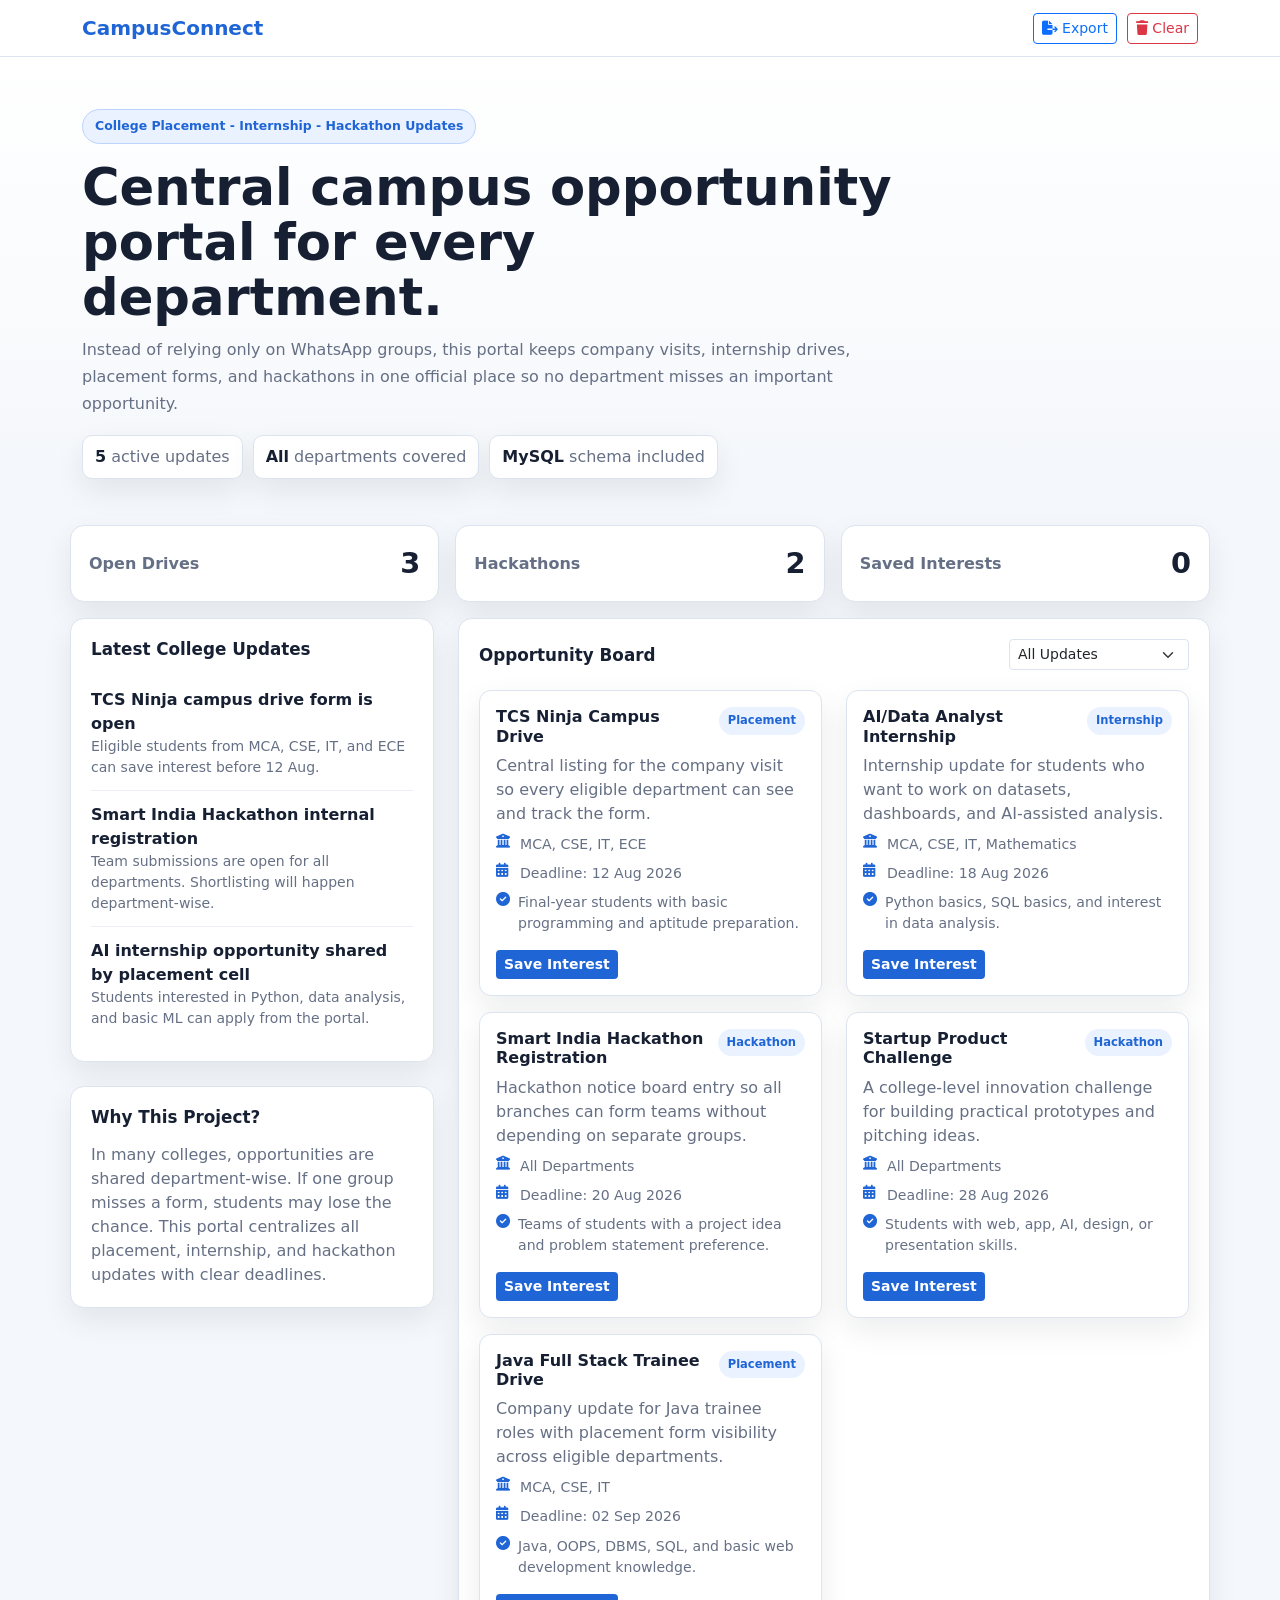
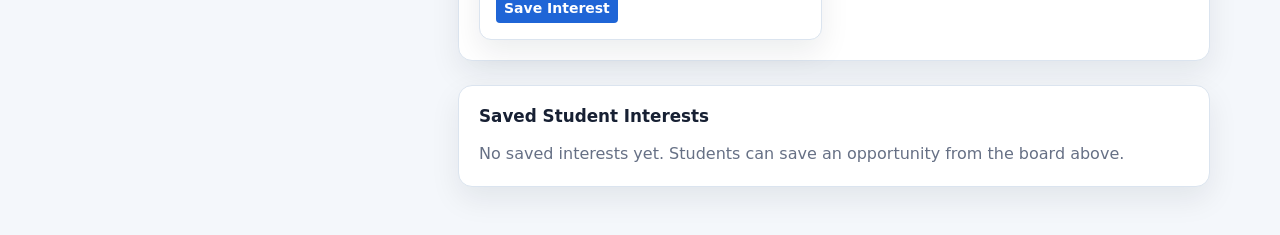
==== index.html @ c91d0c38 "Refine portal for campus opportunities" ====
<!DOCTYPE html>
<html lang="en">
<head>
  <meta charset="UTF-8" />
  <meta name="viewport" content="width=device-width, initial-scale=1.0" />
  <title>CampusConnect - Central Opportunity Portal</title>
  <link href="https://cdn.jsdelivr.net/npm/bootstrap@5.3.2/dist/css/bootstrap.min.css" rel="stylesheet" />
  <link rel="stylesheet" href="https://cdnjs.cloudflare.com/ajax/libs/font-awesome/6.5.0/css/all.min.css" />
  <link rel="stylesheet" href="style.css" />
</head>
<body>
  <nav class="navbar navbar-expand-lg portal-nav">
    <div class="container">
      <a class="navbar-brand fw-bold" href="#">CampusConnect</a>
      <div class="nav-actions">
        <button id="exportBtn" class="btn btn-sm btn-outline-primary" title="Export saved interests as JSON">
          <i class="fa fa-file-export"></i> Export
        </button>
        <button id="clearBtn" class="btn btn-sm btn-outline-danger" title="Clear saved demo data">
          <i class="fa fa-trash"></i> Clear
        </button>
      </div>
    </div>
  </nav>

  <header class="hero-section">
    <div class="container">
      <span class="hero-badge">College Placement - Internship - Hackathon Updates</span>
      <h1>Central campus opportunity portal for every department.</h1>
      <p>
        Instead of relying only on WhatsApp groups, this portal keeps company visits,
        internship drives, placement forms, and hackathons in one official place so
        no department misses an important opportunity.
      </p>
      <div class="hero-stats">
        <span><strong>5</strong> active updates</span>
        <span><strong>All</strong> departments covered</span>
        <span><strong>MySQL</strong> schema included</span>
      </div>
    </div>
  </header>

  <main class="container page-content">
    <section class="row g-3 mb-3">
      <div class="col-md-4">
        <div class="metric-card">
          <span>Open Drives</span>
          <strong id="openDrivesCount">0</strong>
        </div>
      </div>
      <div class="col-md-4">
        <div class="metric-card">
          <span>Hackathons</span>
          <strong id="hackathonCount">0</strong>
        </div>
      </div>
      <div class="col-md-4">
        <div class="metric-card">
          <span>Saved Interests</span>
          <strong id="savedCount">0</strong>
        </div>
      </div>
    </section>

    <section class="row g-4">
      <div class="col-lg-4">
        <div class="panel-card">
          <h2 class="section-title">Latest College Updates</h2>
          <ul id="notificationList" class="list-group list-group-flush"></ul>
        </div>

        <div class="panel-card mt-4">
          <h2 class="section-title">Why This Project?</h2>
          <p class="text-muted mb-0">
            In many colleges, opportunities are shared department-wise. If one group
            misses a form, students may lose the chance. This portal centralizes all
            placement, internship, and hackathon updates with clear deadlines.
          </p>
        </div>
      </div>

      <div class="col-lg-8">
        <div class="panel-card mb-4">
          <div class="section-row">
            <h2 class="section-title mb-0">Opportunity Board</h2>
            <select id="typeFilter" class="form-select form-select-sm">
              <option value="all">All Updates</option>
              <option value="Placement">Placement</option>
              <option value="Internship">Internship</option>
              <option value="Hackathon">Hackathon</option>
            </select>
          </div>
          <div id="formsContainer" class="row gy-3 mt-1"></div>
        </div>

        <div class="panel-card">
          <h2 class="section-title">Saved Student Interests</h2>
          <div id="submissionsContainer"></div>
        </div>
      </div>
    </section>
  </main>

  <div class="modal fade" id="formModal" tabindex="-1" aria-hidden="true">
    <div class="modal-dialog">
      <div class="modal-content">
        <form id="studentForm">
          <div class="modal-header">
            <h5 class="modal-title" id="formTitle">Opportunity Form</h5>
            <button type="button" class="btn-close" data-bs-dismiss="modal" aria-label="Close"></button>
          </div>
          <div class="modal-body">
            <input type="hidden" id="form_id" />
            <div class="mb-3">
              <label for="student_name" class="form-label">Student Name</label>
              <input id="student_name" type="text" class="form-control" placeholder="Enter your name" required />
            </div>
            <div class="mb-3">
              <label for="student_email" class="form-label">Email</label>
              <input id="student_email" type="email" class="form-control" placeholder="you@example.com" required />
            </div>
            <div class="mb-3">
              <label for="student_department" class="form-label">Department</label>
              <select id="student_department" class="form-select" required>
                <option value="">Select department</option>
                <option>MCA</option>
                <option>Computer Science</option>
                <option>Information Technology</option>
                <option>Electronics</option>
                <option>Mechanical</option>
                <option>Civil</option>
                <option>Electrical</option>
                <option>Other</option>
              </select>
            </div>
            <div class="mb-3">
              <label for="student_response" class="form-label">Message</label>
              <textarea id="student_response" class="form-control" rows="3" placeholder="Write your interest, query, or note" required></textarea>
            </div>
          </div>
          <div class="modal-footer">
            <button type="submit" class="btn btn-primary">Save Interest</button>
            <button type="button" class="btn btn-secondary" data-bs-dismiss="modal">Close</button>
          </div>
        </form>
      </div>
    </div>
  </div>

  <script src="https://cdn.jsdelivr.net/npm/bootstrap@5.3.2/dist/js/bootstrap.bundle.min.js"></script>
  <script src="script.js"></script>
</body>
</html>
---- style.css ----
:root {
  --bg: #f4f7fb;
  --panel: #ffffff;
  --border: #dbe4ef;
  --primary: #1f65d6;
  --primary-soft: #eaf2ff;
  --success: #14845c;
  --warning: #a16207;
  --text: #172033;
  --muted: #667085;
  --shadow: 0 12px 30px rgba(15, 23, 42, 0.08);
}

* {
  box-sizing: border-box;
}

body {
  margin: 0;
  min-height: 100vh;
  background: var(--bg);
  color: var(--text);
  font-family: Inter, system-ui, -apple-system, BlinkMacSystemFont, "Segoe UI", sans-serif;
}

.portal-nav {
  background: #ffffff;
  border-bottom: 1px solid var(--border);
}

.navbar-brand,
.navbar-brand:hover {
  color: var(--primary);
}

.nav-actions {
  display: flex;
  gap: 10px;
  flex-wrap: wrap;
}

.hero-section {
  padding: 52px 0 26px;
  background: linear-gradient(180deg, #ffffff 0%, #f4f7fb 100%);
}

.hero-badge {
  display: inline-flex;
  padding: 7px 12px;
  border: 1px solid #bcd3ff;
  border-radius: 999px;
  color: var(--primary);
  background: var(--primary-soft);
  font-weight: 700;
  font-size: 0.78rem;
}

.hero-section h1 {
  max-width: 820px;
  margin: 16px 0 10px;
  font-size: clamp(2rem, 4vw, 3.4rem);
  font-weight: 800;
  line-height: 1.08;
}

.hero-section p {
  max-width: 820px;
  color: var(--muted);
  font-size: 1rem;
  line-height: 1.7;
}

.hero-stats {
  display: flex;
  gap: 10px;
  flex-wrap: wrap;
  margin-top: 18px;
}

.hero-stats span,
.metric-card,
.panel-card,
.form-card,
.submission {
  border: 1px solid var(--border);
  background: var(--panel);
  box-shadow: var(--shadow);
}

.hero-stats span {
  padding: 9px 12px;
  border-radius: 10px;
  color: var(--muted);
}

.hero-stats strong,
.metric-card strong {
  color: var(--text);
}

.page-content {
  padding: 20px 0 48px;
}

.metric-card {
  display: flex;
  align-items: center;
  justify-content: space-between;
  min-height: 72px;
  padding: 16px 18px;
  border-radius: 14px;
}

.metric-card span {
  color: var(--muted);
  font-weight: 600;
}

.metric-card strong {
  font-size: 1.8rem;
}

.panel-card {
  padding: 20px;
  border-radius: 14px;
}

.section-row {
  display: flex;
  align-items: center;
  justify-content: space-between;
  gap: 12px;
  flex-wrap: wrap;
}

.section-row .form-select {
  max-width: 180px;
}

.section-title {
  margin-bottom: 16px;
  font-size: 1.05rem;
  font-weight: 800;
}

.list-group-item {
  border: 0;
  border-bottom: 1px solid #edf1f7;
  background: transparent;
  color: var(--text);
  padding: 12px 0;
}

.list-group-item:last-child {
  border-bottom: 0;
}

.small-muted,
.text-muted {
  color: var(--muted) !important;
}

.form-card {
  height: 100%;
  padding: 16px;
  border-radius: 12px;
  transition: transform 0.2s ease, border-color 0.2s ease;
}

.form-card:hover {
  transform: translateY(-3px);
  border-color: #9ec1ff;
}

.form-card-title {
  margin-bottom: 8px;
  color: var(--text);
  font-weight: 800;
}

.badge-type {
  display: inline-flex;
  padding: 5px 9px;
  border-radius: 999px;
  background: var(--primary-soft);
  color: var(--primary);
  font-size: 0.72rem;
  font-weight: 800;
}

.detail-line {
  display: flex;
  gap: 8px;
  margin-top: 8px;
  color: var(--muted);
  font-size: 0.88rem;
}

.detail-line i {
  width: 16px;
  color: var(--primary);
}

.submission {
  padding: 14px;
  margin-bottom: 10px;
  border-left: 4px solid var(--primary);
  border-radius: 12px;
}

.btn-primary,
.btn-success {
  border: 0;
  background: var(--primary);
  color: #ffffff;
  font-weight: 700;
}

.btn-primary:hover,
.btn-success:hover {
  background: #174fa9;
}

.modal-content {
  border: 1px solid var(--border);
  border-radius: 14px;
}

.form-control,
.form-select {
  border-color: var(--border);
}

.form-control:focus,
.form-select:focus {
  border-color: var(--primary);
  box-shadow: 0 0 0 0.2rem rgba(31, 101, 214, 0.16);
}

@media (max-width: 576px) {
  .hero-section {
    padding-top: 34px;
  }

  .nav-actions {
    margin-top: 10px;
    width: 100%;
  }

  .nav-actions .btn {
    flex: 1;
  }
}
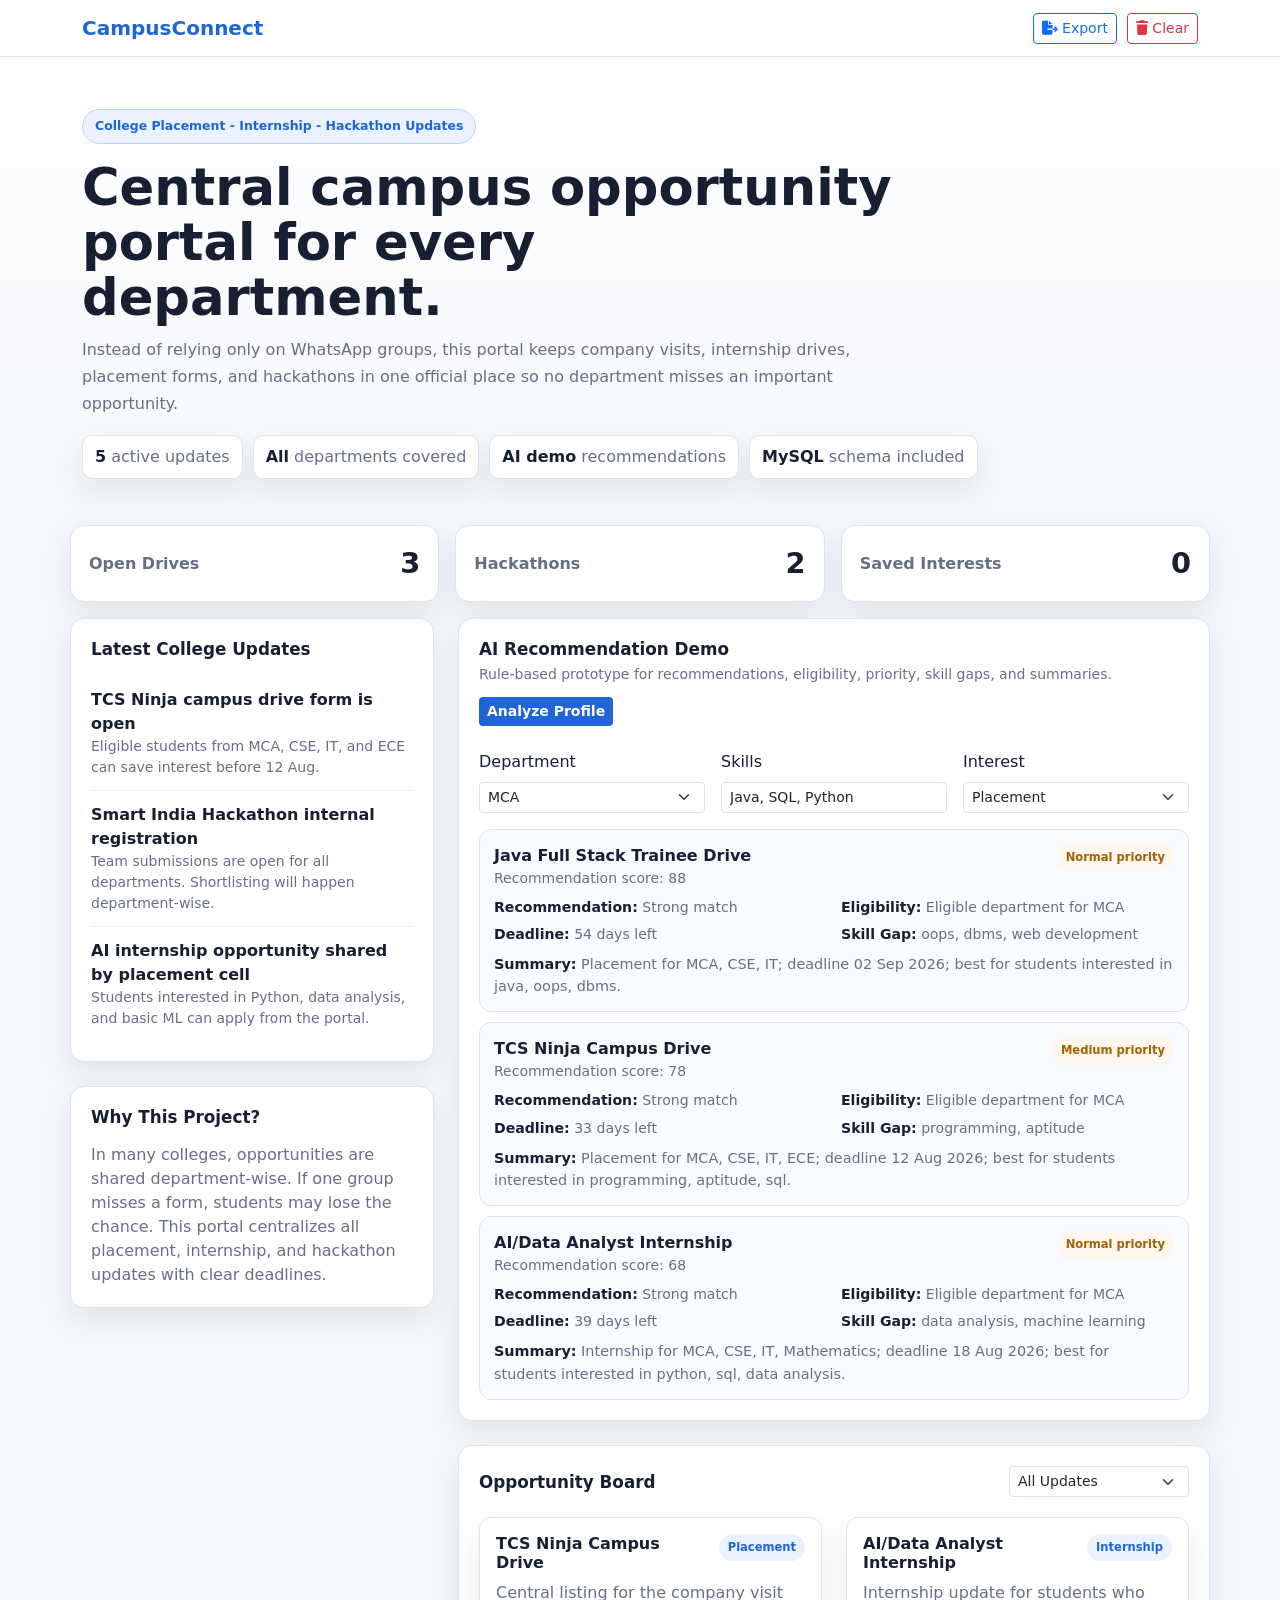
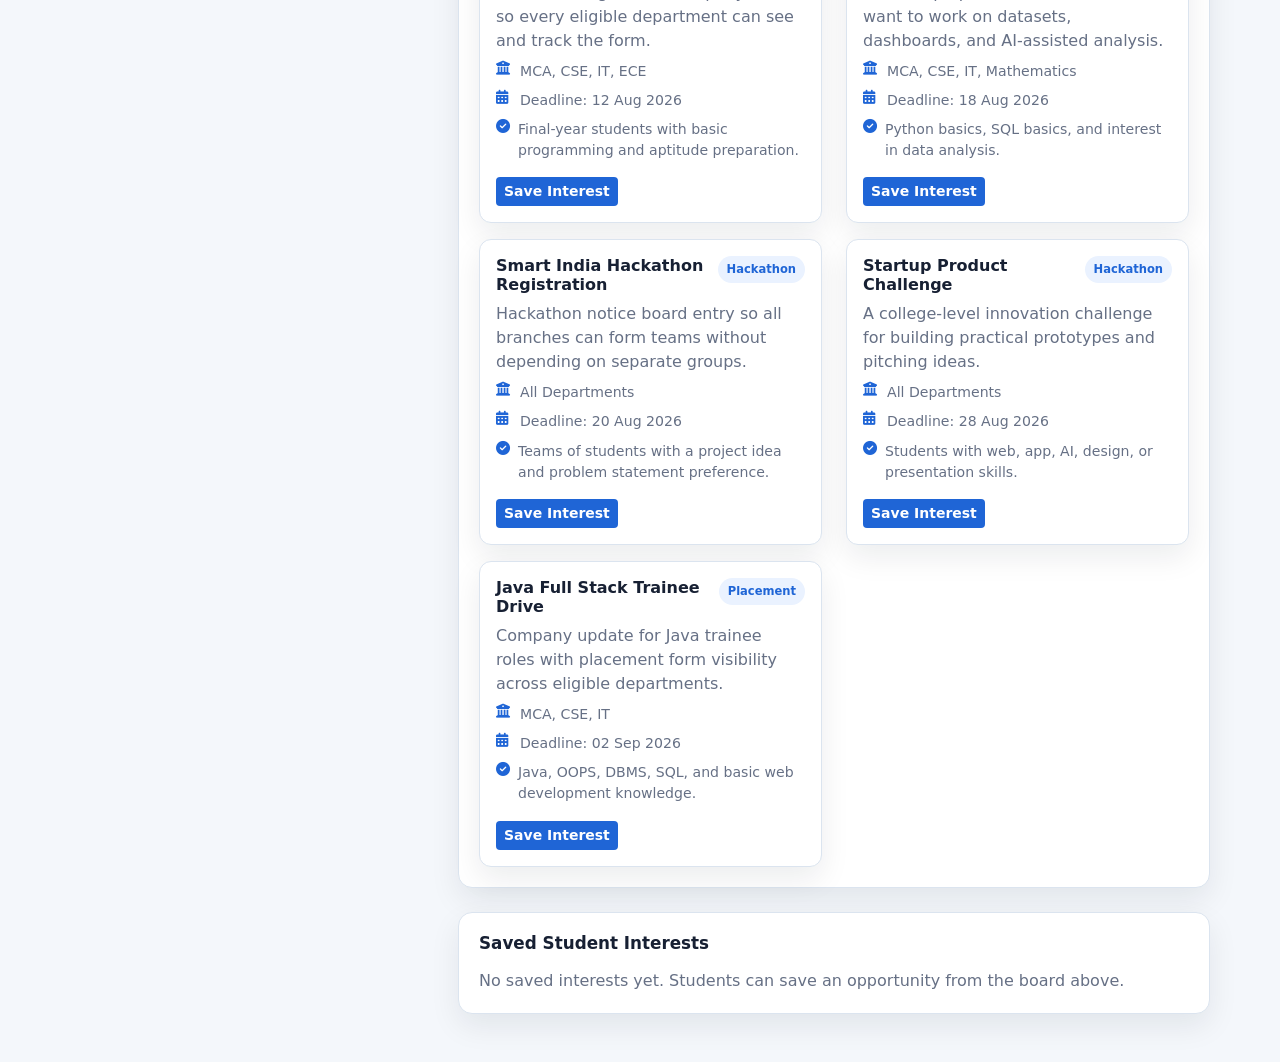
==== commit 6c456790: "Add AI recommendation demo" ====
--- a/index.html
+++ b/index.html
@@ -35,6 +35,7 @@
       <div class="hero-stats">
         <span><strong>5</strong> active updates</span>
         <span><strong>All</strong> departments covered</span>
+        <span><strong>AI demo</strong> recommendations</span>
         <span><strong>MySQL</strong> schema included</span>
       </div>
     </div>
@@ -80,6 +81,48 @@
       </div>
 
       <div class="col-lg-8">
+        <div class="panel-card mb-4">
+          <div class="section-row">
+            <div>
+              <h2 class="section-title mb-1">AI Recommendation Demo</h2>
+              <p class="text-muted mb-0 small">
+                Rule-based prototype for recommendations, eligibility, priority, skill gaps, and summaries.
+              </p>
+            </div>
+            <button id="runAiBtn" class="btn btn-sm btn-primary">Analyze Profile</button>
+          </div>
+
+          <div class="row g-3 mt-2">
+            <div class="col-md-4">
+              <label for="aiDepartment" class="form-label">Department</label>
+              <select id="aiDepartment" class="form-select form-select-sm">
+                <option>MCA</option>
+                <option>Computer Science</option>
+                <option>Information Technology</option>
+                <option>Electronics</option>
+                <option>Mechanical</option>
+                <option>Civil</option>
+                <option>Electrical</option>
+              </select>
+            </div>
+            <div class="col-md-4">
+              <label for="aiSkills" class="form-label">Skills</label>
+              <input id="aiSkills" class="form-control form-control-sm" value="Java, SQL, Python" />
+            </div>
+            <div class="col-md-4">
+              <label for="aiInterest" class="form-label">Interest</label>
+              <select id="aiInterest" class="form-select form-select-sm">
+                <option>Placement</option>
+                <option>Internship</option>
+                <option>Hackathon</option>
+                <option>AI/Data Science</option>
+              </select>
+            </div>
+          </div>
+
+          <div id="aiResults" class="ai-results mt-3"></div>
+        </div>
+
         <div class="panel-card mb-4">
           <div class="section-row">
             <h2 class="section-title mb-0">Opportunity Board</h2>
--- a/style.css
+++ b/style.css
@@ -208,6 +208,48 @@
   border-radius: 12px;
 }
 
+.ai-results {
+  display: grid;
+  gap: 10px;
+}
+
+.ai-card {
+  padding: 14px;
+  border: 1px solid var(--border);
+  border-radius: 12px;
+  background: #f8fbff;
+}
+
+.ai-grid {
+  display: grid;
+  grid-template-columns: repeat(2, minmax(0, 1fr));
+  gap: 6px 14px;
+  color: var(--muted);
+  font-size: 0.88rem;
+}
+
+.ai-grid b,
+.summary-text b {
+  color: var(--text);
+}
+
+.priority-chip {
+  display: inline-flex;
+  white-space: nowrap;
+  padding: 5px 9px;
+  border-radius: 999px;
+  background: #fff7ed;
+  color: var(--warning);
+  font-size: 0.72rem;
+  font-weight: 800;
+}
+
+.summary-text {
+  color: var(--muted);
+  font-size: 0.9rem;
+  line-height: 1.55;
+}
+
 .btn-primary,
 .btn-success {
   border: 0;
@@ -250,4 +292,8 @@
   .nav-actions .btn {
     flex: 1;
   }
-}
+
+  .ai-grid {
+    grid-template-columns: 1fr;
+  }
+}
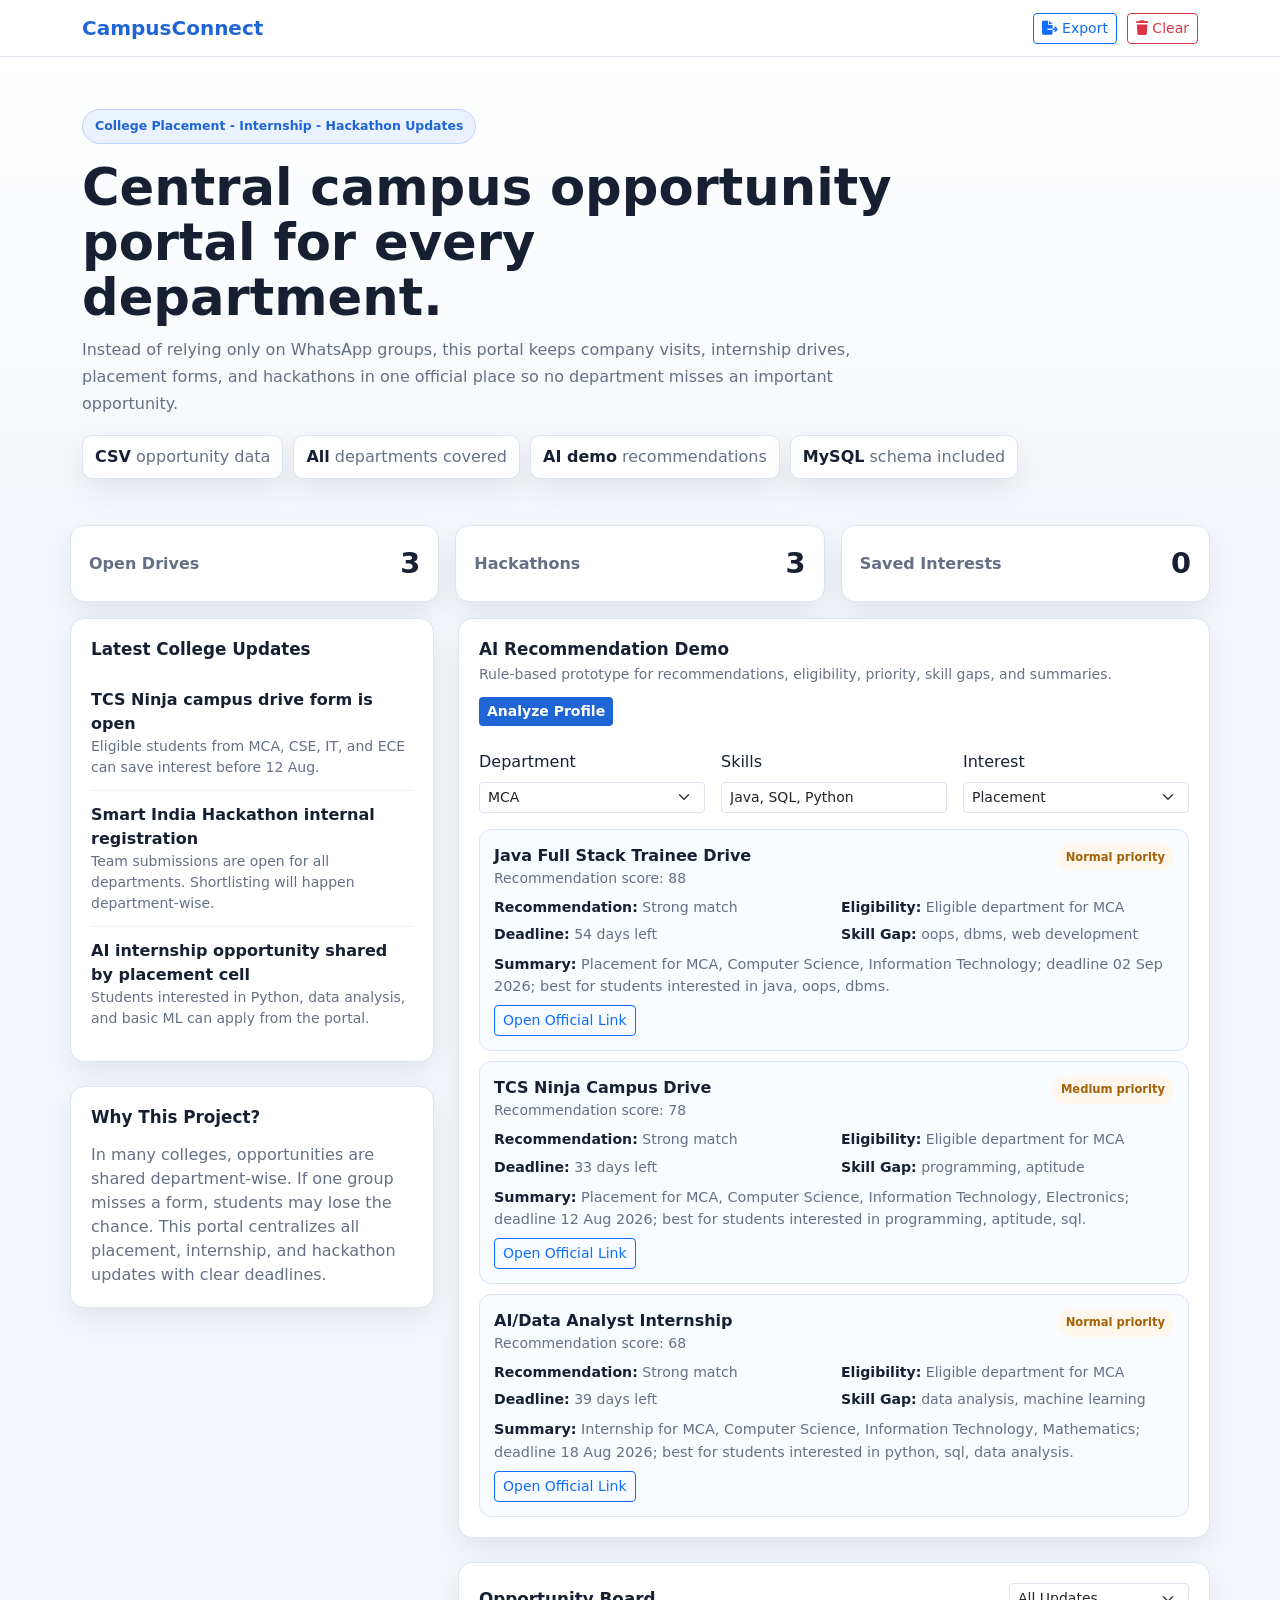
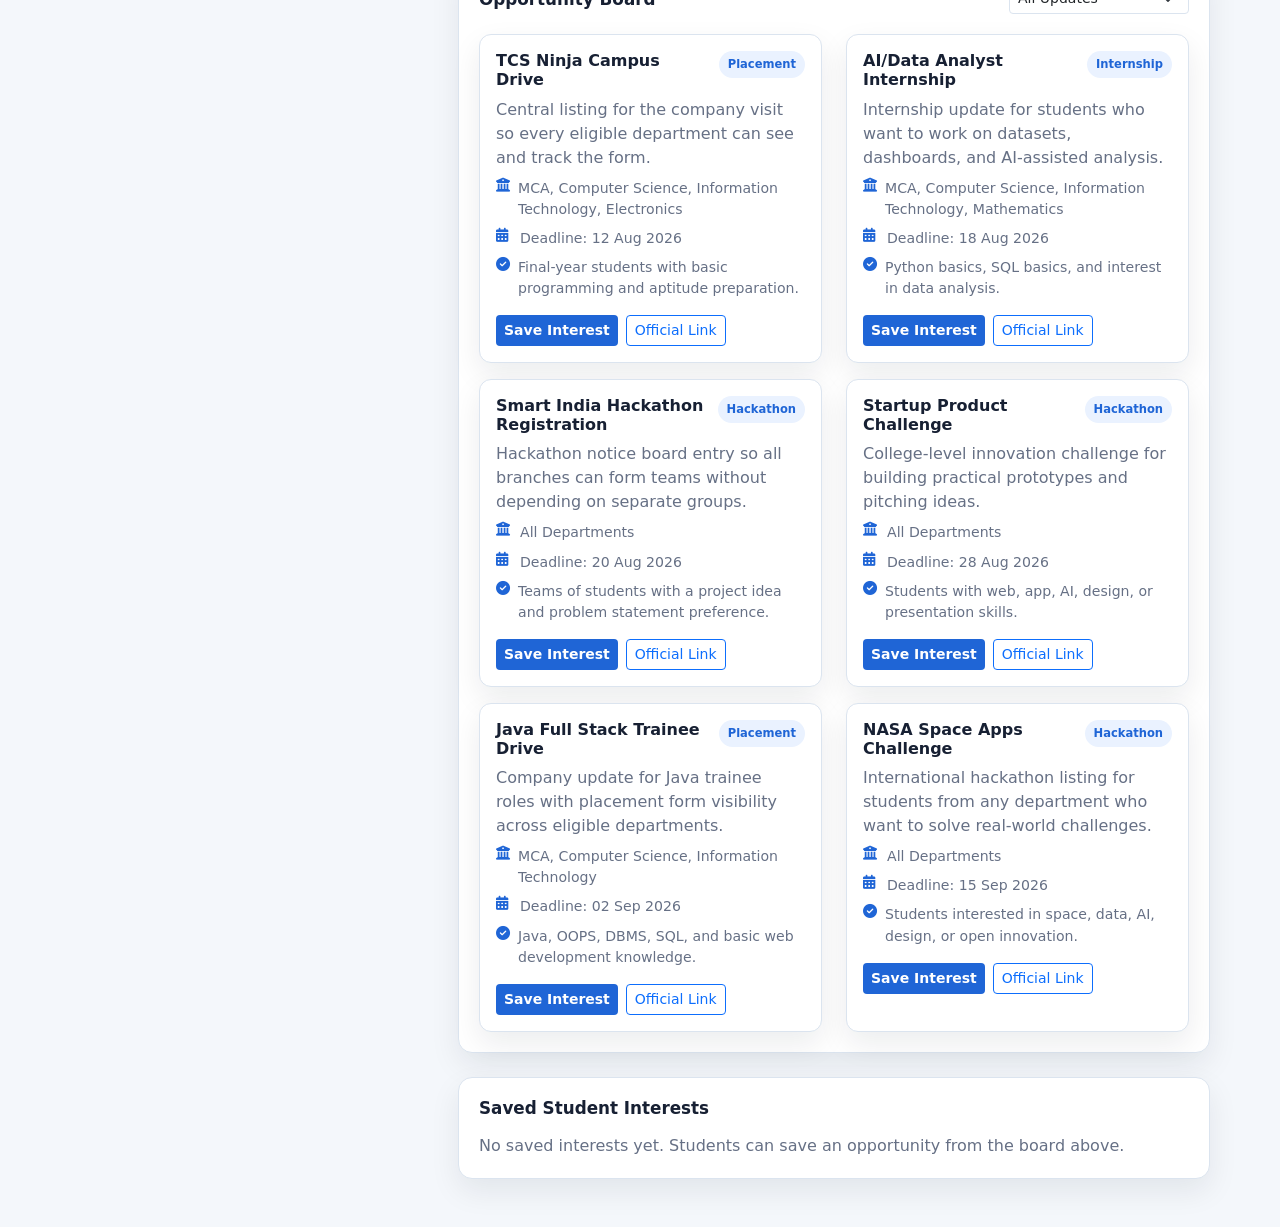
==== commit d04f0685: "Load opportunities from CSV" ====
--- a/index.html
+++ b/index.html
@@ -33,7 +33,7 @@
         no department misses an important opportunity.
       </p>
       <div class="hero-stats">
-        <span><strong>5</strong> active updates</span>
+        <span><strong>CSV</strong> opportunity data</span>
         <span><strong>All</strong> departments covered</span>
         <span><strong>AI demo</strong> recommendations</span>
         <span><strong>MySQL</strong> schema included</span>
@@ -100,6 +100,7 @@
                 <option>Computer Science</option>
                 <option>Information Technology</option>
                 <option>Electronics</option>
+                <option>Mathematics</option>
                 <option>Mechanical</option>
                 <option>Civil</option>
                 <option>Electrical</option>
@@ -170,6 +171,7 @@
                 <option>Computer Science</option>
                 <option>Information Technology</option>
                 <option>Electronics</option>
+                <option>Mathematics</option>
                 <option>Mechanical</option>
                 <option>Civil</option>
                 <option>Electrical</option>
--- a/style.css
+++ b/style.css
@@ -165,11 +165,14 @@
   padding: 16px;
   border-radius: 12px;
   transition: transform 0.2s ease, border-color 0.2s ease;
-}
-
-.form-card:hover {
+  cursor: pointer;
+}
+
+.form-card:hover,
+.form-card:focus {
   transform: translateY(-3px);
   border-color: #9ec1ff;
+  outline: none;
 }
 
 .form-card-title {
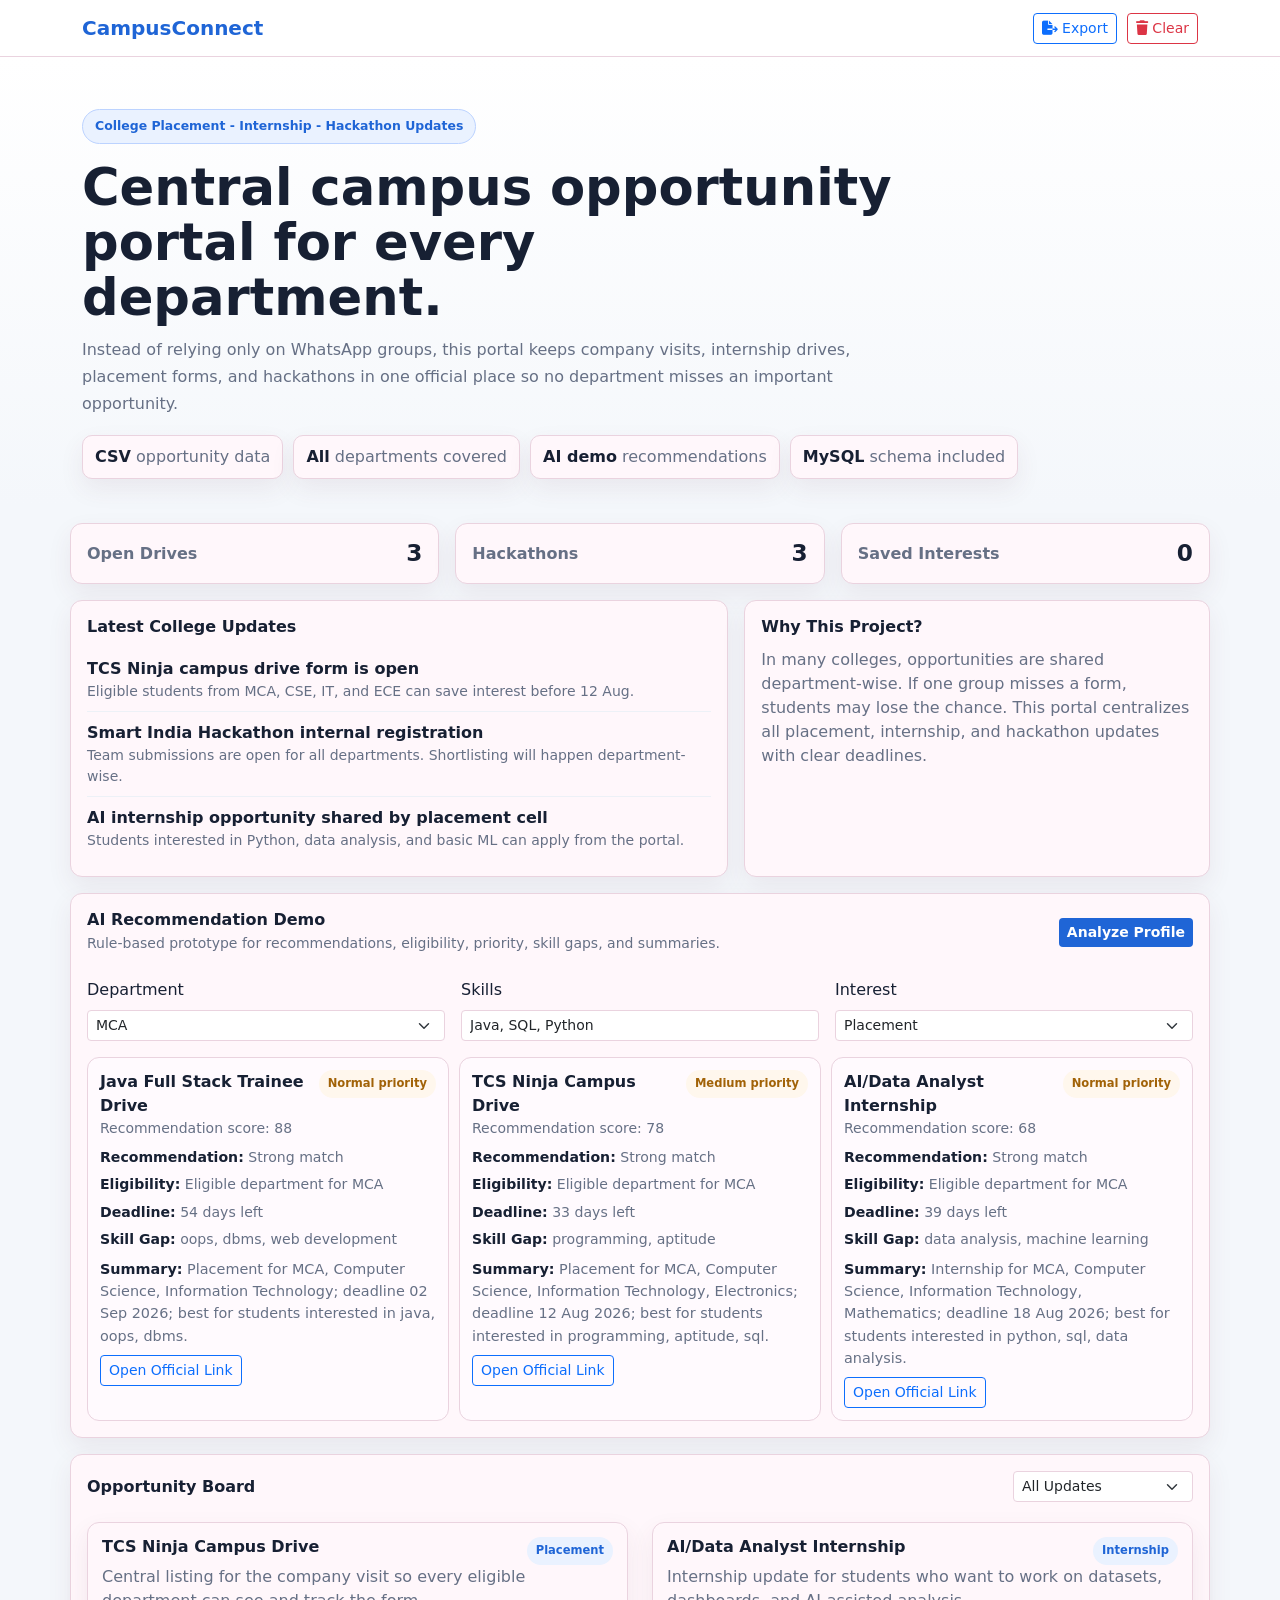
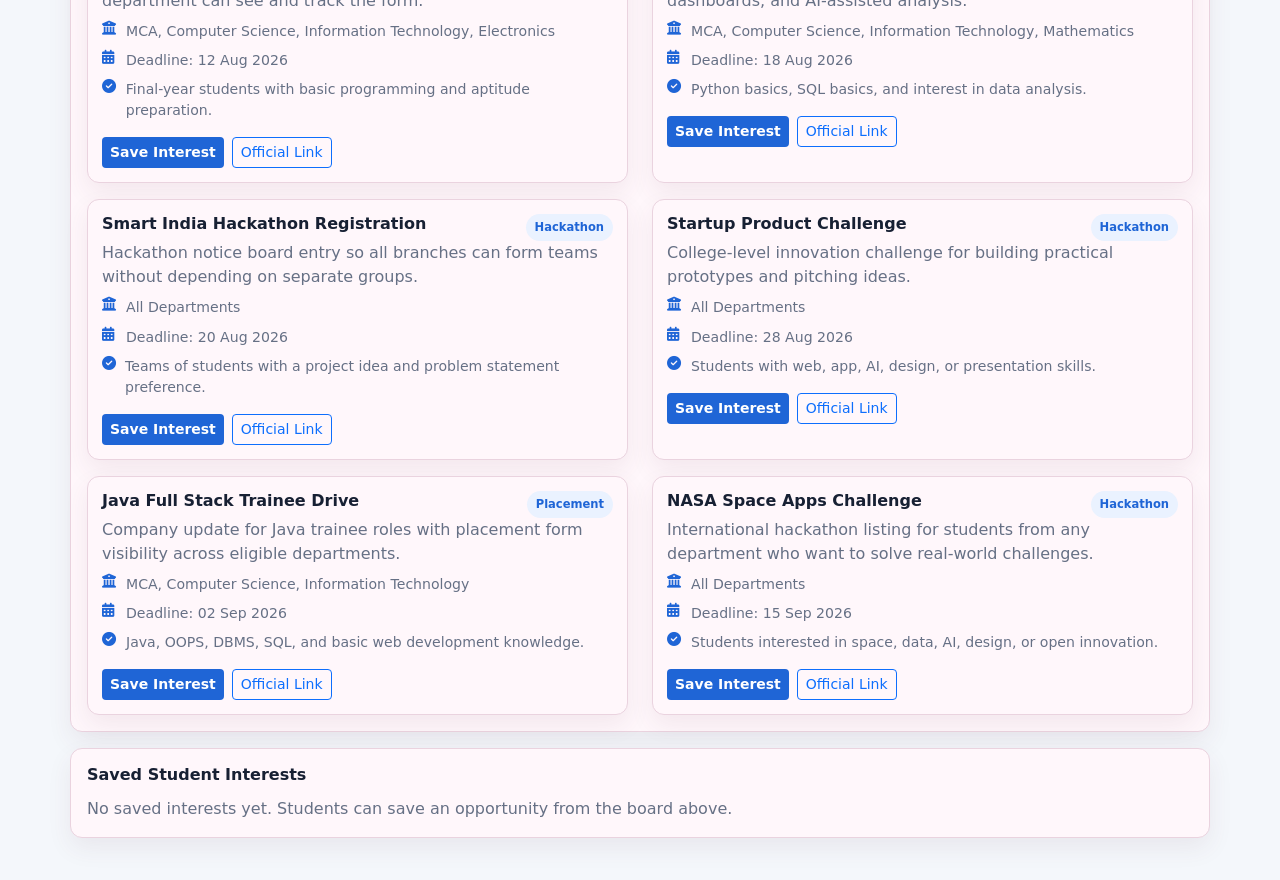
==== commit e84560e5: "Compact portal layout and soften cards" ====
--- a/index.html
+++ b/index.html
@@ -63,14 +63,16 @@
       </div>
     </section>
 
-    <section class="row g-4">
-      <div class="col-lg-4">
+    <section class="row g-3 mb-3">
+      <div class="col-lg-7">
         <div class="panel-card">
           <h2 class="section-title">Latest College Updates</h2>
           <ul id="notificationList" class="list-group list-group-flush"></ul>
         </div>
-
-        <div class="panel-card mt-4">
+      </div>
+
+      <div class="col-lg-5">
+        <div class="panel-card h-100">
           <h2 class="section-title">Why This Project?</h2>
           <p class="text-muted mb-0">
             In many colleges, opportunities are shared department-wise. If one group
@@ -79,9 +81,11 @@
           </p>
         </div>
       </div>
-
-      <div class="col-lg-8">
-        <div class="panel-card mb-4">
+    </section>
+
+    <section class="row g-3">
+      <div class="col-12">
+        <div class="panel-card">
           <div class="section-row">
             <div>
               <h2 class="section-title mb-1">AI Recommendation Demo</h2>
@@ -123,8 +127,10 @@
 
           <div id="aiResults" class="ai-results mt-3"></div>
         </div>
-
-        <div class="panel-card mb-4">
+      </div>
+
+      <div class="col-12">
+        <div class="panel-card">
           <div class="section-row">
             <h2 class="section-title mb-0">Opportunity Board</h2>
             <select id="typeFilter" class="form-select form-select-sm">
@@ -136,7 +142,9 @@
           </div>
           <div id="formsContainer" class="row gy-3 mt-1"></div>
         </div>
-
+      </div>
+
+      <div class="col-12">
         <div class="panel-card">
           <h2 class="section-title">Saved Student Interests</h2>
           <div id="submissionsContainer"></div>
--- a/style.css
+++ b/style.css
@@ -1,14 +1,15 @@
 :root {
   --bg: #f4f7fb;
-  --panel: #ffffff;
-  --border: #dbe4ef;
+  --panel: #fff7fb;
+  --panel-soft: #fffafe;
+  --border: #ead3df;
   --primary: #1f65d6;
   --primary-soft: #eaf2ff;
   --success: #14845c;
   --warning: #a16207;
   --text: #172033;
   --muted: #667085;
-  --shadow: 0 12px 30px rgba(15, 23, 42, 0.08);
+  --shadow: 0 10px 24px rgba(99, 52, 78, 0.08);
 }
 
 * {
@@ -99,16 +100,16 @@
 }
 
 .page-content {
-  padding: 20px 0 48px;
+  padding: 18px 0 42px;
 }
 
 .metric-card {
   display: flex;
   align-items: center;
   justify-content: space-between;
-  min-height: 72px;
-  padding: 16px 18px;
-  border-radius: 14px;
+  min-height: 60px;
+  padding: 12px 16px;
+  border-radius: 12px;
 }
 
 .metric-card span {
@@ -117,12 +118,12 @@
 }
 
 .metric-card strong {
-  font-size: 1.8rem;
+  font-size: 1.45rem;
 }
 
 .panel-card {
-  padding: 20px;
-  border-radius: 14px;
+  padding: 16px;
+  border-radius: 12px;
 }
 
 .section-row {
@@ -138,8 +139,8 @@
 }
 
 .section-title {
-  margin-bottom: 16px;
-  font-size: 1.05rem;
+  margin-bottom: 12px;
+  font-size: 1rem;
   font-weight: 800;
 }
 
@@ -148,7 +149,7 @@
   border-bottom: 1px solid #edf1f7;
   background: transparent;
   color: var(--text);
-  padding: 12px 0;
+  padding: 9px 0;
 }
 
 .list-group-item:last-child {
@@ -162,7 +163,7 @@
 
 .form-card {
   height: 100%;
-  padding: 16px;
+  padding: 14px;
   border-radius: 12px;
   transition: transform 0.2s ease, border-color 0.2s ease;
   cursor: pointer;
@@ -205,7 +206,7 @@
 }
 
 .submission {
-  padding: 14px;
+  padding: 12px;
   margin-bottom: 10px;
   border-left: 4px solid var(--primary);
   border-radius: 12px;
@@ -213,19 +214,20 @@
 
 .ai-results {
   display: grid;
+  grid-template-columns: repeat(3, minmax(0, 1fr));
   gap: 10px;
 }
 
 .ai-card {
-  padding: 14px;
+  padding: 12px;
   border: 1px solid var(--border);
   border-radius: 12px;
-  background: #f8fbff;
+  background: var(--panel-soft);
 }
 
 .ai-grid {
   display: grid;
-  grid-template-columns: repeat(2, minmax(0, 1fr));
+  grid-template-columns: 1fr;
   gap: 6px 14px;
   color: var(--muted);
   font-size: 0.88rem;
@@ -300,3 +302,9 @@
     grid-template-columns: 1fr;
   }
 }
+
+@media (max-width: 992px) {
+  .ai-results {
+    grid-template-columns: 1fr;
+  }
+}
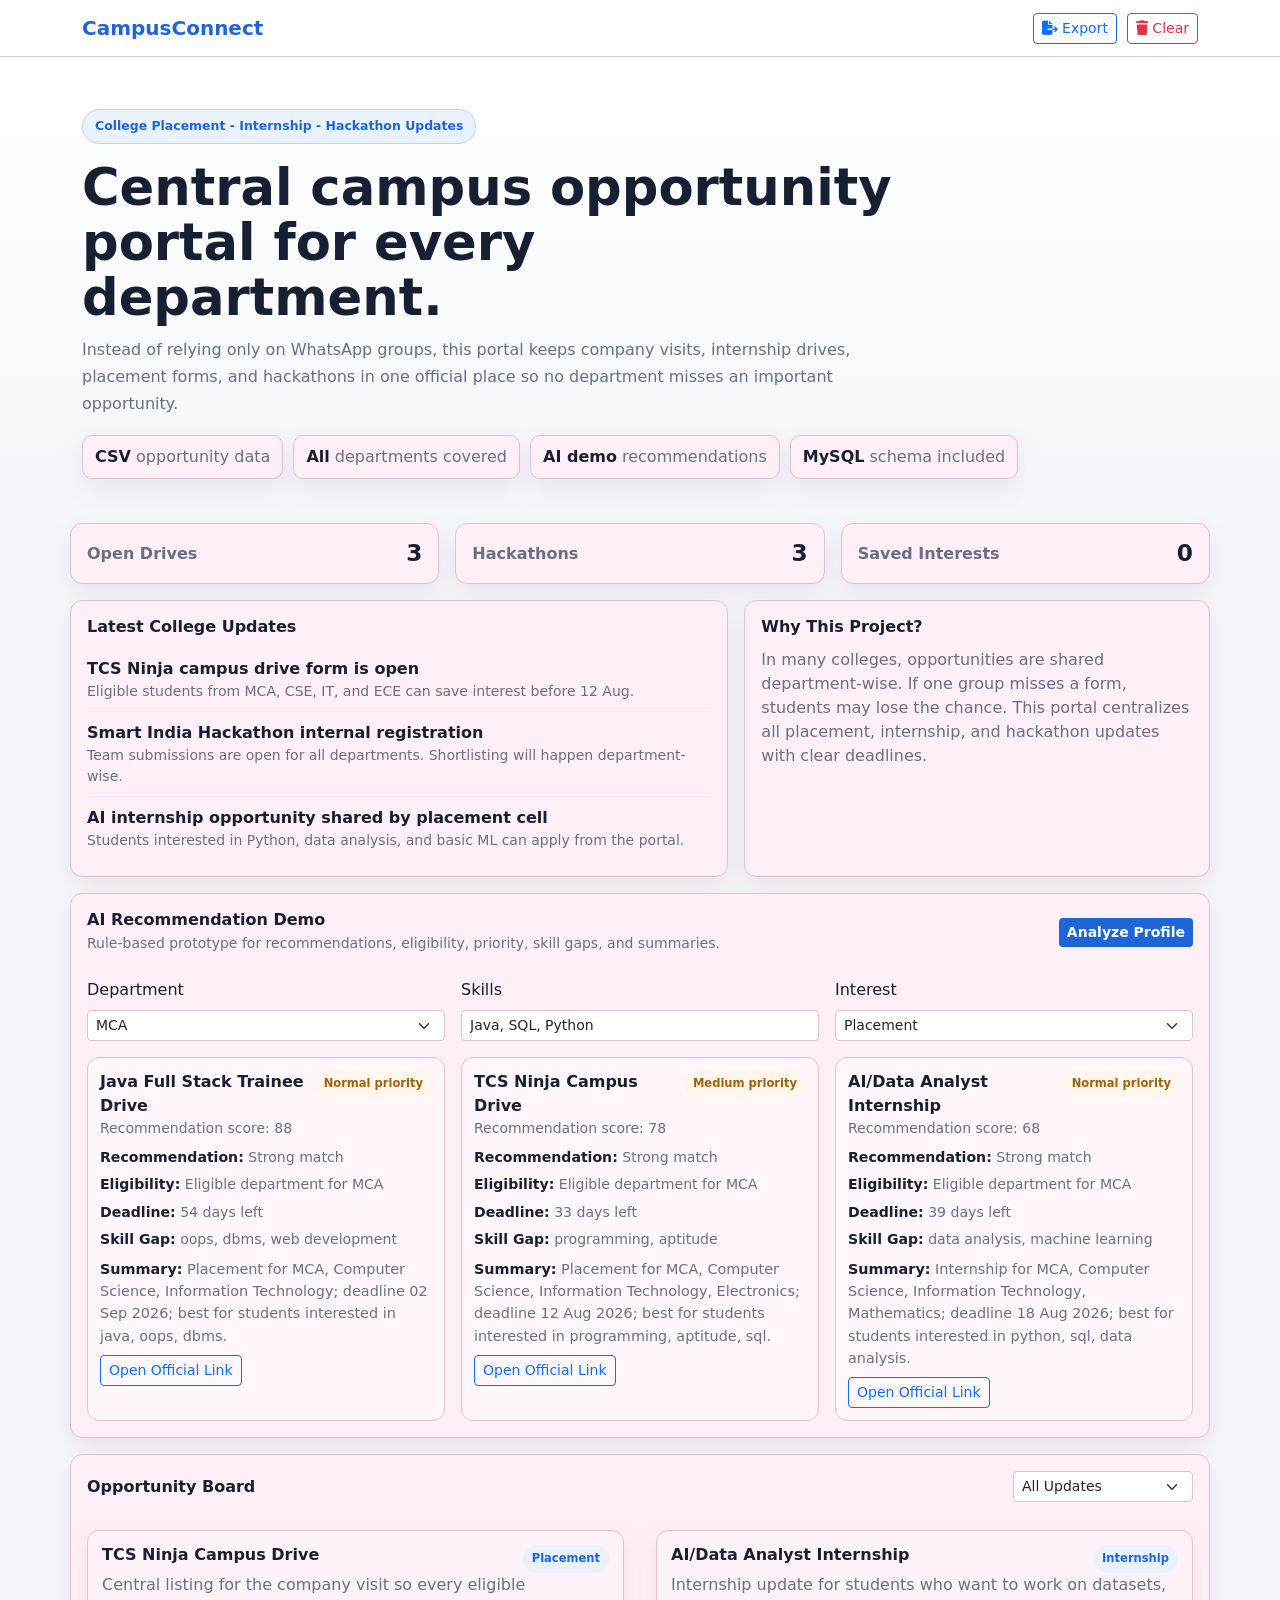
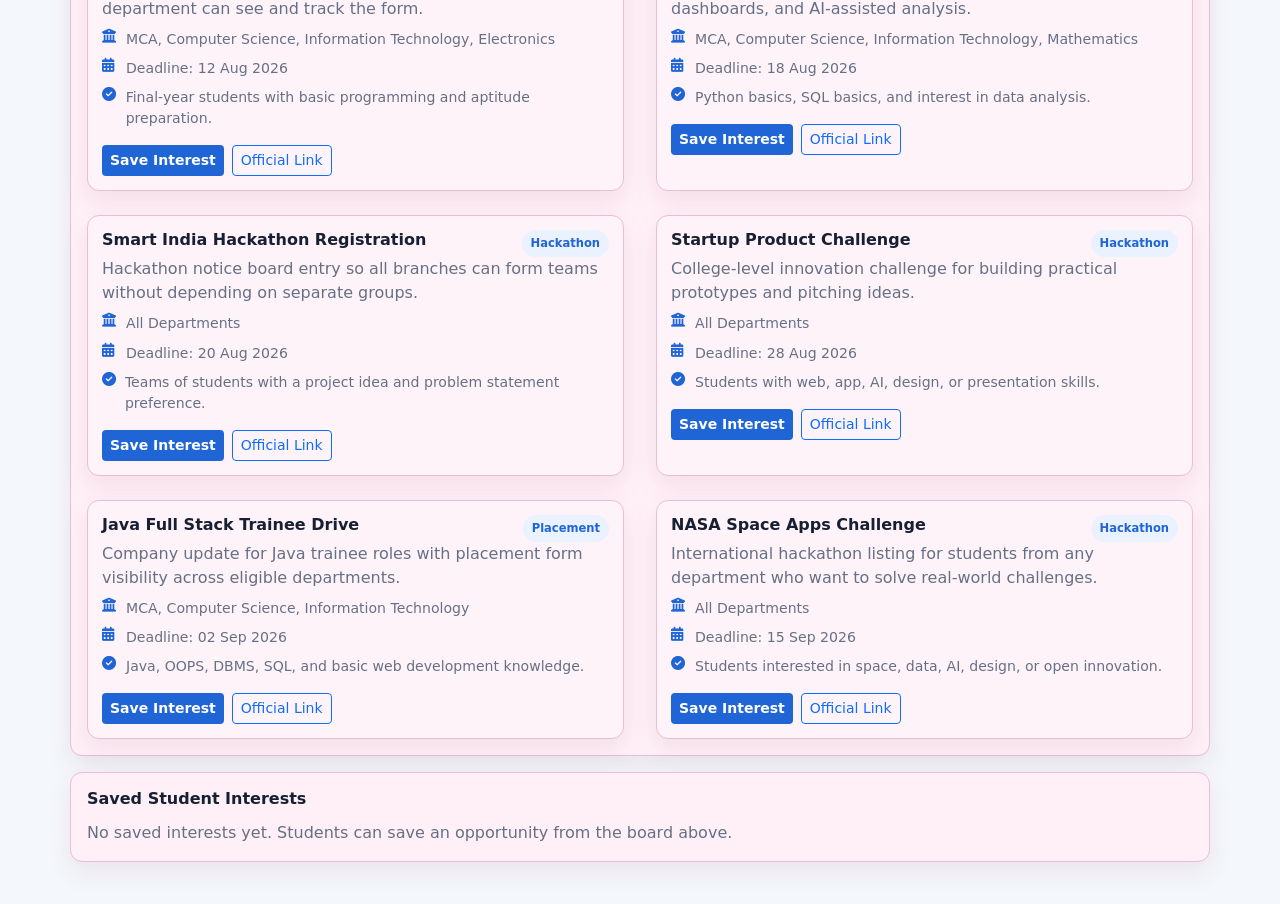
==== commit 754b599b: "Tune card spacing and lavender tint" ====
--- a/index.html
+++ b/index.html
@@ -140,7 +140,7 @@
               <option value="Hackathon">Hackathon</option>
             </select>
           </div>
-          <div id="formsContainer" class="row gy-3 mt-1"></div>
+          <div id="formsContainer" class="row g-4 mt-1"></div>
         </div>
       </div>
 
--- a/style.css
+++ b/style.css
@@ -1,15 +1,16 @@
 :root {
   --bg: #f4f7fb;
-  --panel: #fff7fb;
-  --panel-soft: #fffafe;
-  --border: #ead3df;
+  --panel: #fff0f7;
+  --panel-soft: #fff7fc;
+  --card-panel: #fff3fa;
+  --border: #e7bfd2;
   --primary: #1f65d6;
   --primary-soft: #eaf2ff;
   --success: #14845c;
   --warning: #a16207;
   --text: #172033;
   --muted: #667085;
-  --shadow: 0 10px 24px rgba(99, 52, 78, 0.08);
+  --shadow: 0 10px 24px rgba(143, 69, 108, 0.1);
 }
 
 * {
@@ -126,6 +127,11 @@
   border-radius: 12px;
 }
 
+#formsContainer {
+  --bs-gutter-x: 2rem;
+  --bs-gutter-y: 1.5rem;
+}
+
 .section-row {
   display: flex;
   align-items: center;
@@ -165,6 +171,7 @@
   height: 100%;
   padding: 14px;
   border-radius: 12px;
+  background: var(--card-panel);
   transition: transform 0.2s ease, border-color 0.2s ease;
   cursor: pointer;
 }
@@ -172,7 +179,7 @@
 .form-card:hover,
 .form-card:focus {
   transform: translateY(-3px);
-  border-color: #9ec1ff;
+  border-color: #d58caf;
   outline: none;
 }
 
@@ -215,7 +222,7 @@
 .ai-results {
   display: grid;
   grid-template-columns: repeat(3, minmax(0, 1fr));
-  gap: 10px;
+  gap: 16px;
 }
 
 .ai-card {
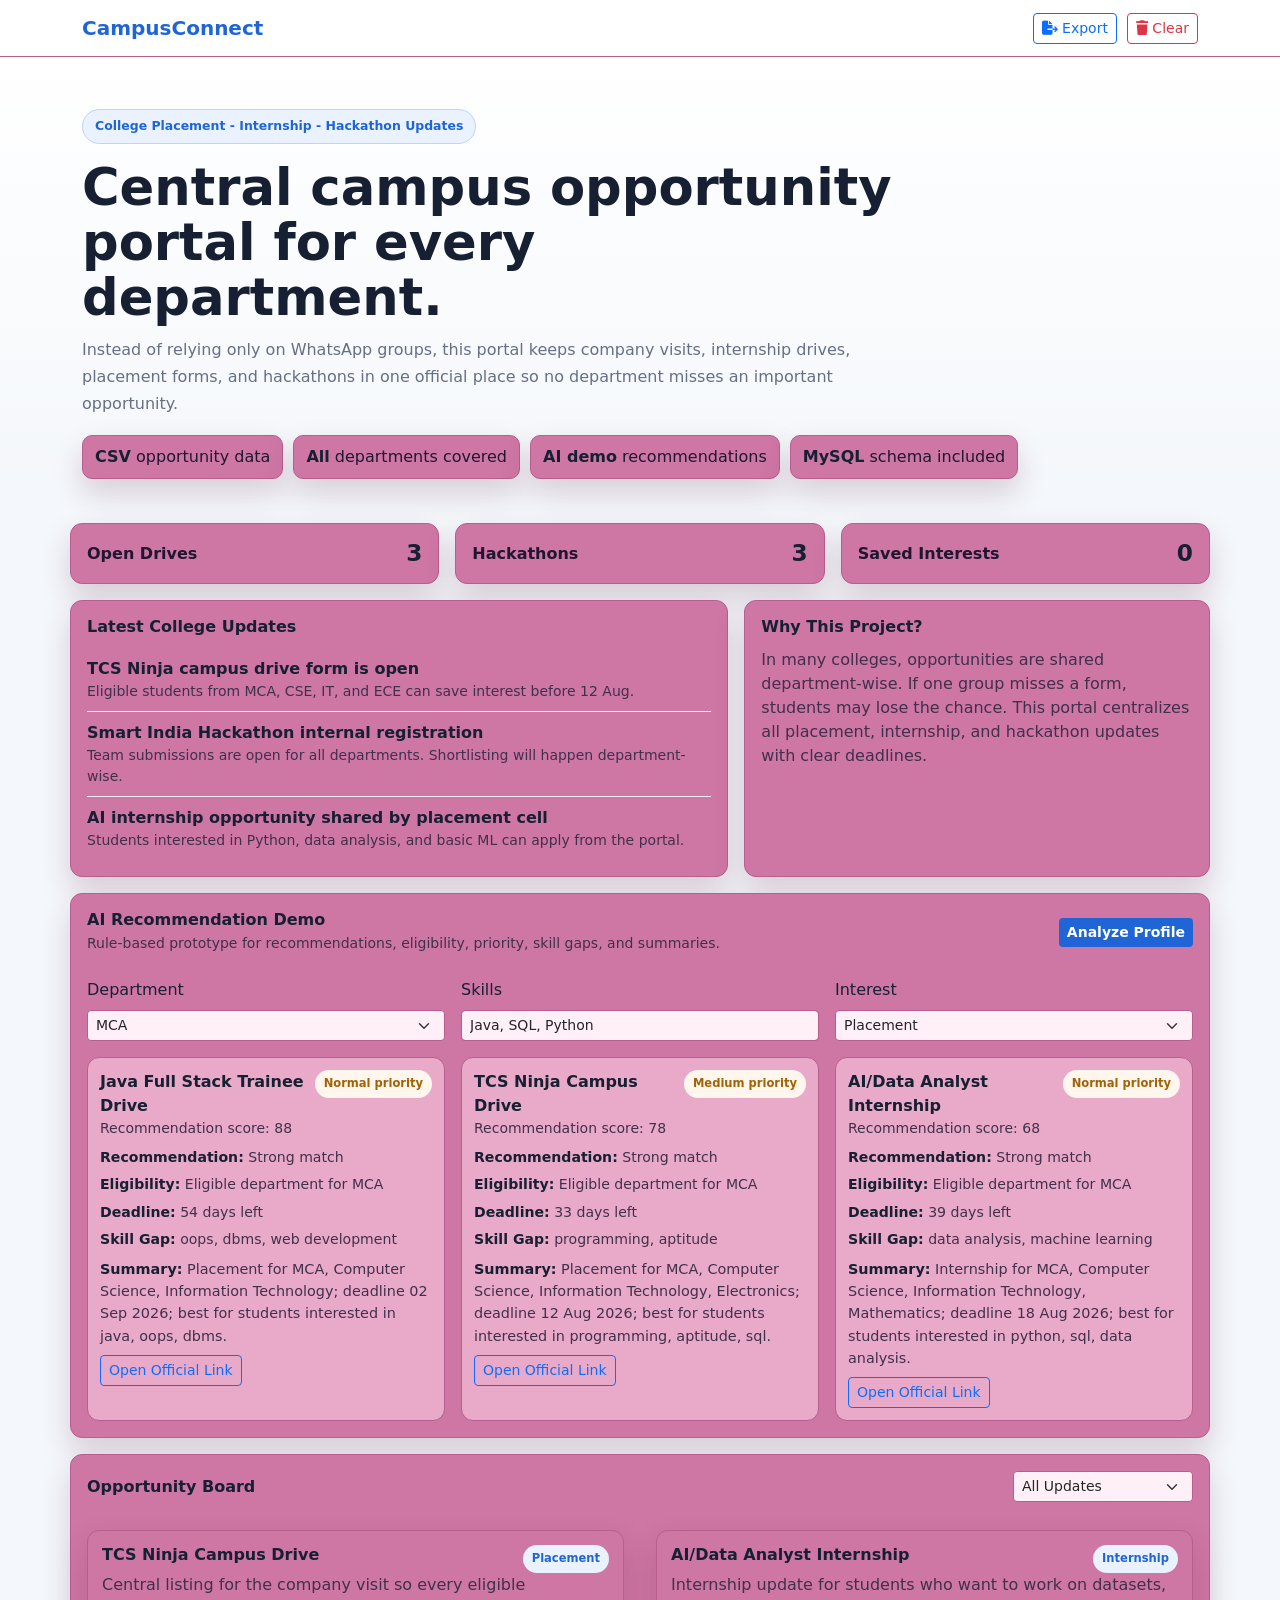
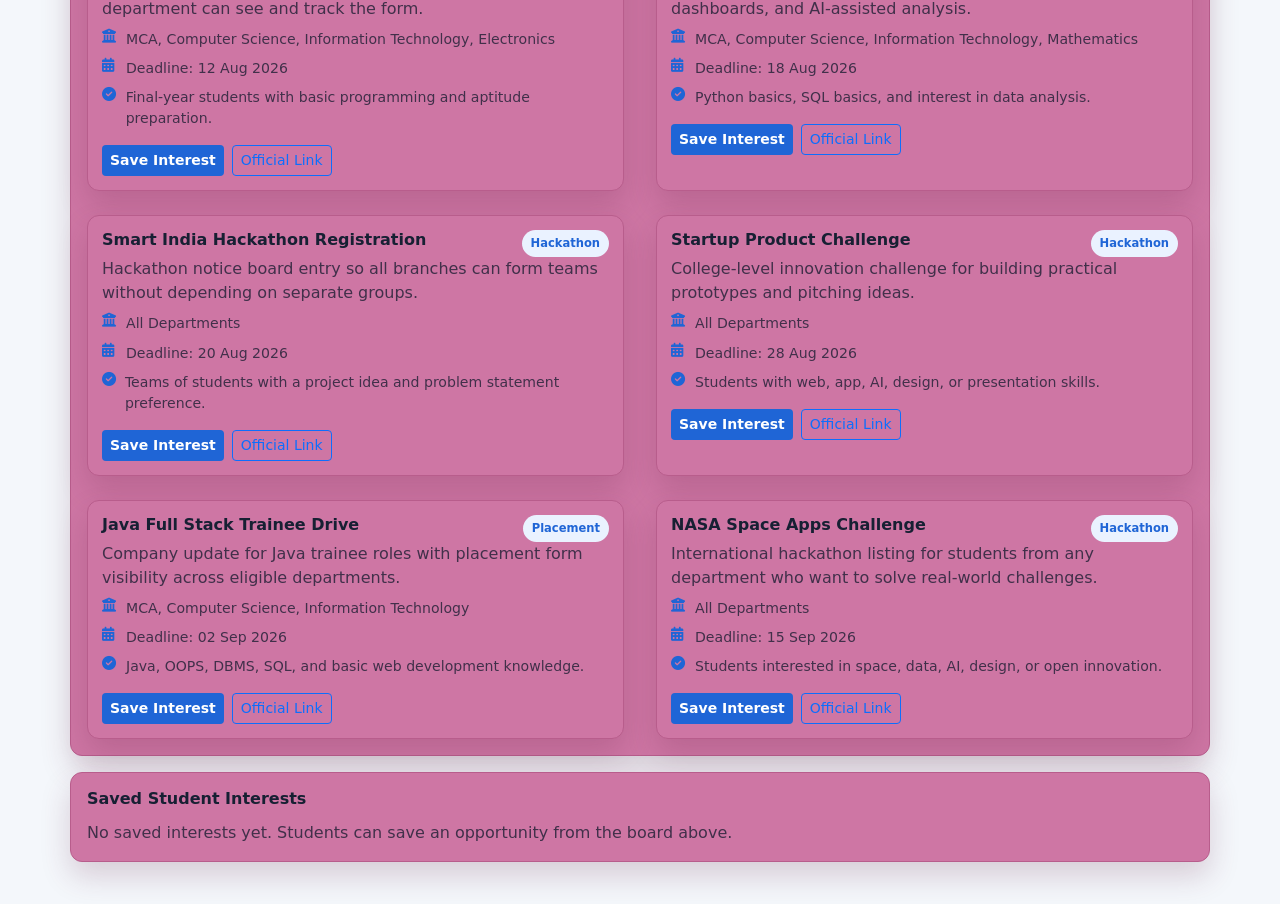
==== commit af73bef9: "Apply exact CE76A4 card color" ====
--- a/index.html
+++ b/index.html
@@ -6,7 +6,7 @@
   <title>CampusConnect - Central Opportunity Portal</title>
   <link href="https://cdn.jsdelivr.net/npm/bootstrap@5.3.2/dist/css/bootstrap.min.css" rel="stylesheet" />
   <link rel="stylesheet" href="https://cdnjs.cloudflare.com/ajax/libs/font-awesome/6.5.0/css/all.min.css" />
-  <link rel="stylesheet" href="style.css" />
+  <link rel="stylesheet" href="style.css?v=ce76a4" />
 </head>
 <body>
   <nav class="navbar navbar-expand-lg portal-nav">
@@ -201,6 +201,6 @@
   </div>
 
   <script src="https://cdn.jsdelivr.net/npm/bootstrap@5.3.2/dist/js/bootstrap.bundle.min.js"></script>
-  <script src="script.js"></script>
+  <script src="script.js?v=ce76a4"></script>
 </body>
 </html>
--- a/style.css
+++ b/style.css
@@ -1,16 +1,16 @@
 :root {
   --bg: #f4f7fb;
-  --panel: #fff0f7;
-  --panel-soft: #fff7fc;
-  --card-panel: #fff3fa;
-  --border: #e7bfd2;
+  --panel: #ce76a4;
+  --panel-soft: #e8aac8;
+  --card-panel: #ce76a4;
+  --border: #b85d8c;
   --primary: #1f65d6;
   --primary-soft: #eaf2ff;
   --success: #14845c;
   --warning: #a16207;
   --text: #172033;
   --muted: #667085;
-  --shadow: 0 10px 24px rgba(143, 69, 108, 0.1);
+  --shadow: 0 14px 30px rgba(102, 34, 70, 0.2);
 }
 
 * {
@@ -85,14 +85,14 @@
 .form-card,
 .submission {
   border: 1px solid var(--border);
-  background: var(--panel);
+  background: var(--panel) !important;
   box-shadow: var(--shadow);
 }
 
 .hero-stats span {
   padding: 9px 12px;
   border-radius: 10px;
-  color: var(--muted);
+  color: #1f1730;
 }
 
 .hero-stats strong,
@@ -114,7 +114,7 @@
 }
 
 .metric-card span {
-  color: var(--muted);
+  color: #1f1730;
   font-weight: 600;
 }
 
@@ -164,14 +164,14 @@
 
 .small-muted,
 .text-muted {
-  color: var(--muted) !important;
+  color: #41304a !important;
 }
 
 .form-card {
   height: 100%;
   padding: 14px;
   border-radius: 12px;
-  background: var(--card-panel);
+  background: var(--card-panel) !important;
   transition: transform 0.2s ease, border-color 0.2s ease;
   cursor: pointer;
 }
@@ -179,7 +179,7 @@
 .form-card:hover,
 .form-card:focus {
   transform: translateY(-3px);
-  border-color: #d58caf;
+  border-color: #93406e;
   outline: none;
 }
 
@@ -203,7 +203,7 @@
   display: flex;
   gap: 8px;
   margin-top: 8px;
-  color: var(--muted);
+  color: #41304a;
   font-size: 0.88rem;
 }
 
@@ -229,14 +229,14 @@
   padding: 12px;
   border: 1px solid var(--border);
   border-radius: 12px;
-  background: var(--panel-soft);
+  background: var(--panel-soft) !important;
 }
 
 .ai-grid {
   display: grid;
   grid-template-columns: 1fr;
   gap: 6px 14px;
-  color: var(--muted);
+  color: #41304a;
   font-size: 0.88rem;
 }
 
@@ -257,7 +257,7 @@
 }
 
 .summary-text {
-  color: var(--muted);
+  color: #41304a;
   font-size: 0.9rem;
   line-height: 1.55;
 }
@@ -278,11 +278,23 @@
 .modal-content {
   border: 1px solid var(--border);
   border-radius: 14px;
+  background: #ce76a4 !important;
+}
+
+.modal-header,
+.modal-footer {
+  background: #ce76a4 !important;
+  border-color: var(--border);
+}
+
+.modal-body {
+  background: #e8aac8 !important;
 }
 
 .form-control,
 .form-select {
   border-color: var(--border);
+  background-color: #fff0f7;
 }
 
 .form-control:focus,
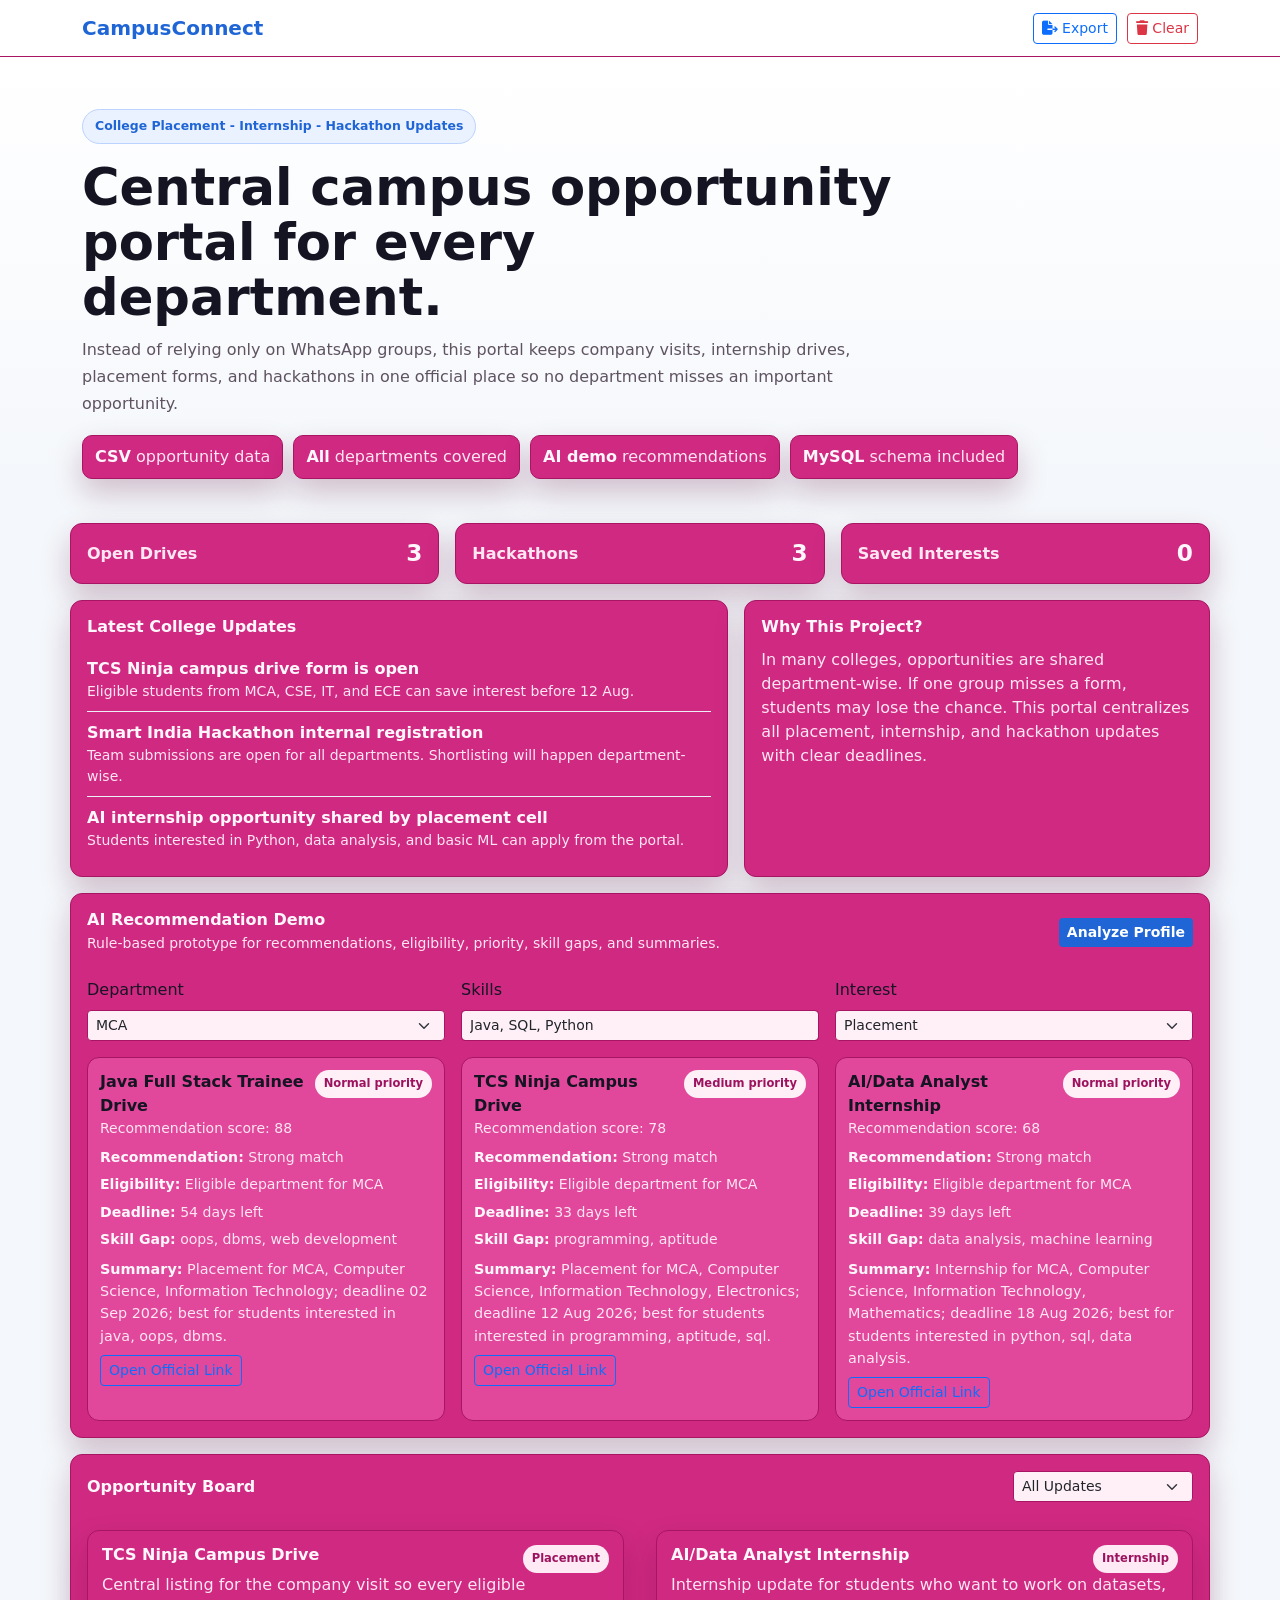
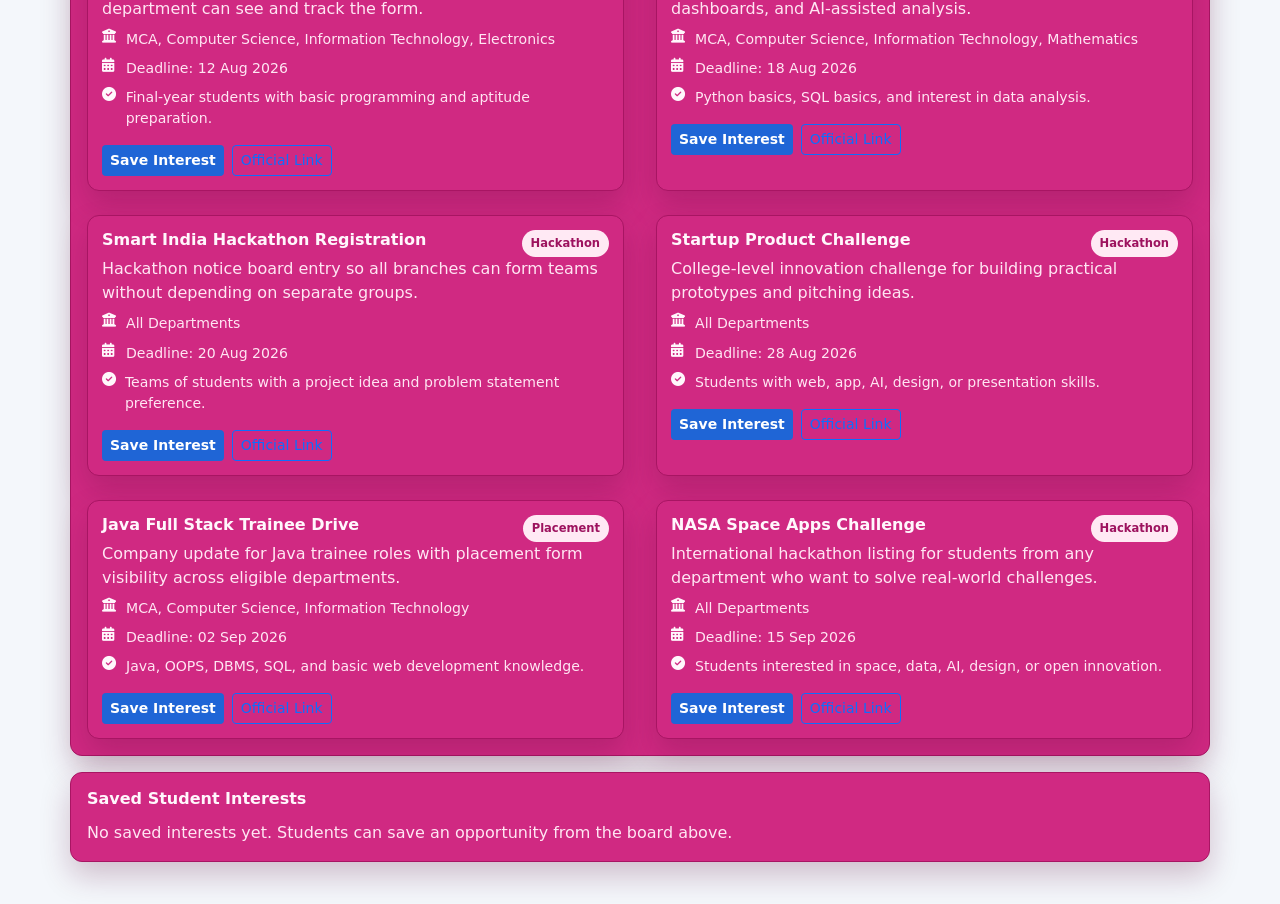
==== commit a1e1b350: "Apply D02982 theme with readable text" ====
--- a/index.html
+++ b/index.html
@@ -6,7 +6,7 @@
   <title>CampusConnect - Central Opportunity Portal</title>
   <link href="https://cdn.jsdelivr.net/npm/bootstrap@5.3.2/dist/css/bootstrap.min.css" rel="stylesheet" />
   <link rel="stylesheet" href="https://cdnjs.cloudflare.com/ajax/libs/font-awesome/6.5.0/css/all.min.css" />
-  <link rel="stylesheet" href="style.css?v=ce76a4" />
+  <link rel="stylesheet" href="style.css?v=d02982" />
 </head>
 <body>
   <nav class="navbar navbar-expand-lg portal-nav">
@@ -201,6 +201,6 @@
   </div>
 
   <script src="https://cdn.jsdelivr.net/npm/bootstrap@5.3.2/dist/js/bootstrap.bundle.min.js"></script>
-  <script src="script.js?v=ce76a4"></script>
+  <script src="script.js?v=d02982"></script>
 </body>
 </html>
--- a/style.css
+++ b/style.css
@@ -1,16 +1,18 @@
 :root {
   --bg: #f4f7fb;
-  --panel: #ce76a4;
-  --panel-soft: #e8aac8;
-  --card-panel: #ce76a4;
-  --border: #b85d8c;
+  --panel: #d02982;
+  --panel-soft: #e1479a;
+  --card-panel: #d02982;
+  --border: #a81563;
   --primary: #1f65d6;
   --primary-soft: #eaf2ff;
   --success: #14845c;
   --warning: #a16207;
-  --text: #172033;
-  --muted: #667085;
-  --shadow: 0 14px 30px rgba(102, 34, 70, 0.2);
+  --text: #151423;
+  --muted: #5f5362;
+  --on-pink: #fff7fc;
+  --on-pink-muted: #ffe6f3;
+  --shadow: 0 14px 30px rgba(94, 13, 57, 0.24);
 }
 
 * {
@@ -92,12 +94,12 @@
 .hero-stats span {
   padding: 9px 12px;
   border-radius: 10px;
-  color: #1f1730;
+  color: var(--on-pink-muted);
 }
 
 .hero-stats strong,
 .metric-card strong {
-  color: var(--text);
+  color: var(--on-pink);
 }
 
 .page-content {
@@ -114,7 +116,7 @@
 }
 
 .metric-card span {
-  color: #1f1730;
+  color: var(--on-pink-muted);
   font-weight: 600;
 }
 
@@ -148,13 +150,14 @@
   margin-bottom: 12px;
   font-size: 1rem;
   font-weight: 800;
+  color: var(--on-pink);
 }
 
 .list-group-item {
   border: 0;
   border-bottom: 1px solid #edf1f7;
   background: transparent;
-  color: var(--text);
+  color: var(--on-pink);
   padding: 9px 0;
 }
 
@@ -164,7 +167,7 @@
 
 .small-muted,
 .text-muted {
-  color: #41304a !important;
+  color: var(--on-pink-muted) !important;
 }
 
 .form-card {
@@ -185,7 +188,7 @@
 
 .form-card-title {
   margin-bottom: 8px;
-  color: var(--text);
+  color: var(--on-pink);
   font-weight: 800;
 }
 
@@ -193,8 +196,8 @@
   display: inline-flex;
   padding: 5px 9px;
   border-radius: 999px;
-  background: var(--primary-soft);
-  color: var(--primary);
+  background: #ffe9f4;
+  color: #9d125e;
   font-size: 0.72rem;
   font-weight: 800;
 }
@@ -203,13 +206,13 @@
   display: flex;
   gap: 8px;
   margin-top: 8px;
-  color: #41304a;
+  color: var(--on-pink-muted);
   font-size: 0.88rem;
 }
 
 .detail-line i {
   width: 16px;
-  color: var(--primary);
+  color: #fff7fc;
 }
 
 .submission {
@@ -236,13 +239,13 @@
   display: grid;
   grid-template-columns: 1fr;
   gap: 6px 14px;
-  color: #41304a;
+  color: var(--on-pink-muted);
   font-size: 0.88rem;
 }
 
 .ai-grid b,
 .summary-text b {
-  color: var(--text);
+  color: var(--on-pink);
 }
 
 .priority-chip {
@@ -250,14 +253,14 @@
   white-space: nowrap;
   padding: 5px 9px;
   border-radius: 999px;
-  background: #fff7ed;
-  color: var(--warning);
+  background: #fff0f7;
+  color: #9d125e;
   font-size: 0.72rem;
   font-weight: 800;
 }
 
 .summary-text {
-  color: #41304a;
+  color: var(--on-pink-muted);
   font-size: 0.9rem;
   line-height: 1.55;
 }
@@ -278,17 +281,18 @@
 .modal-content {
   border: 1px solid var(--border);
   border-radius: 14px;
-  background: #ce76a4 !important;
+  background: #d02982 !important;
+  color: var(--on-pink);
 }
 
 .modal-header,
 .modal-footer {
-  background: #ce76a4 !important;
+  background: #d02982 !important;
   border-color: var(--border);
 }
 
 .modal-body {
-  background: #e8aac8 !important;
+  background: #e1479a !important;
 }
 
 .form-control,
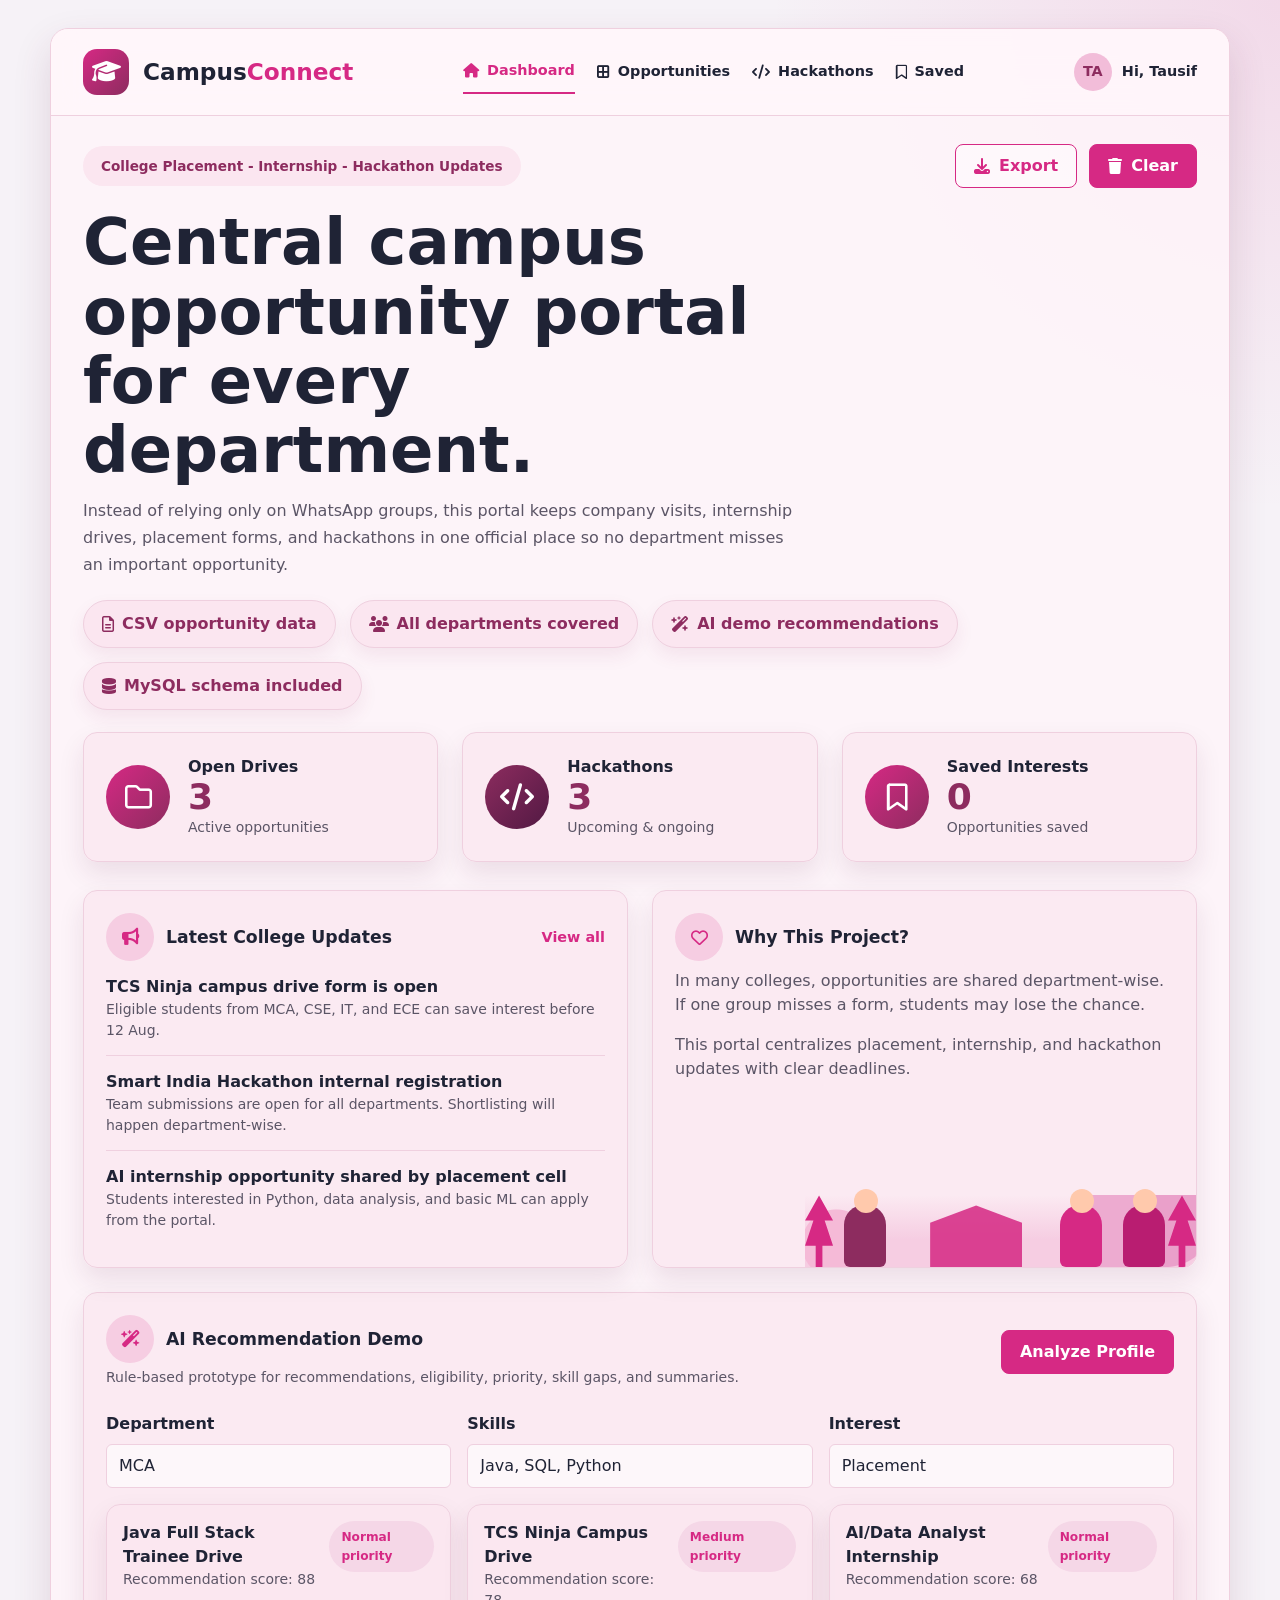
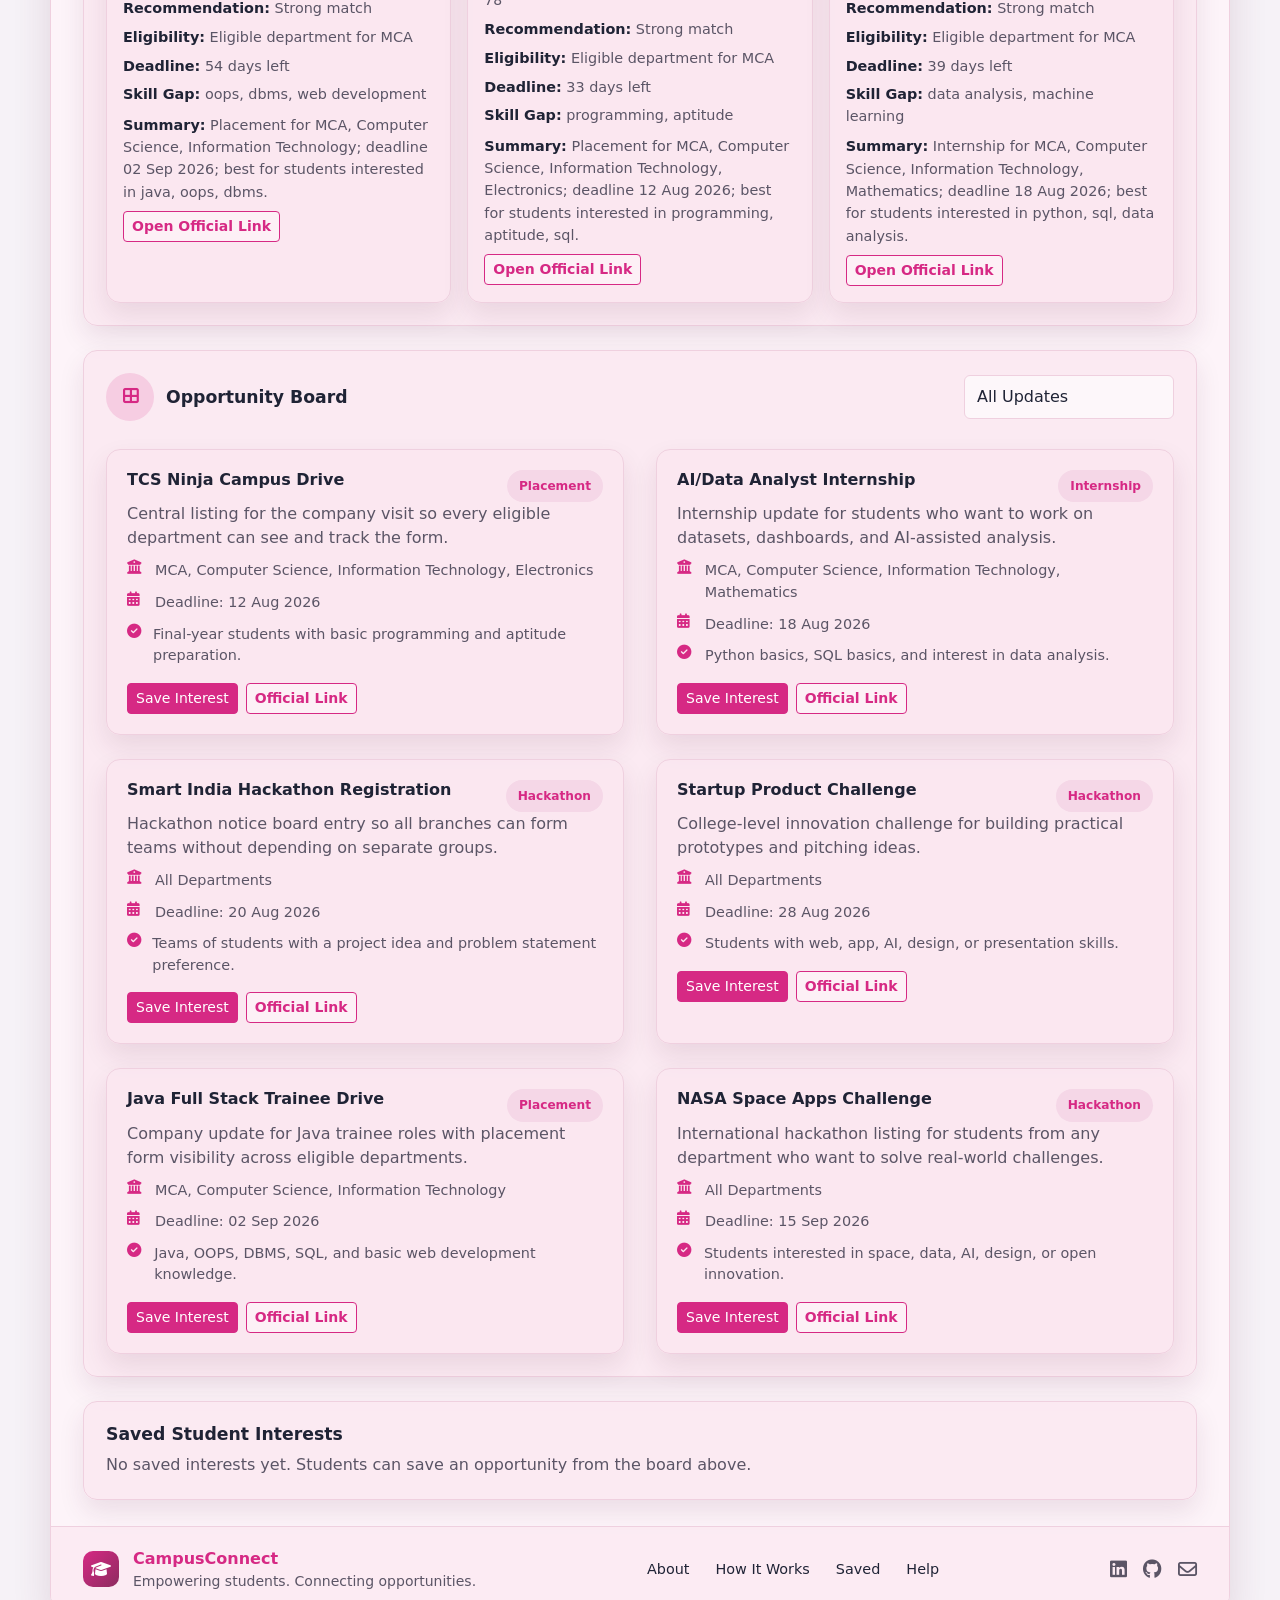
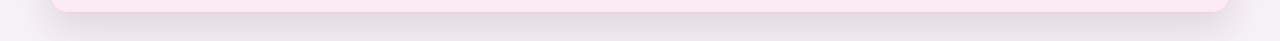
==== commit a2f75446: "Redesign CampusConnect with guide palette" ====
--- a/index.html
+++ b/index.html
@@ -6,25 +6,39 @@
   <title>CampusConnect - Central Opportunity Portal</title>
   <link href="https://cdn.jsdelivr.net/npm/bootstrap@5.3.2/dist/css/bootstrap.min.css" rel="stylesheet" />
   <link rel="stylesheet" href="https://cdnjs.cloudflare.com/ajax/libs/font-awesome/6.5.0/css/all.min.css" />
-  <link rel="stylesheet" href="style.css?v=d02982" />
+  <link rel="stylesheet" href="style.css?v=guide-d02982" />
 </head>
 <body>
-  <nav class="navbar navbar-expand-lg portal-nav">
-    <div class="container">
-      <a class="navbar-brand fw-bold" href="#">CampusConnect</a>
-      <div class="nav-actions">
-        <button id="exportBtn" class="btn btn-sm btn-outline-primary" title="Export saved interests as JSON">
-          <i class="fa fa-file-export"></i> Export
+  <div class="app-shell">
+    <nav class="portal-nav">
+      <a class="brand-lockup" href="#">
+        <span class="brand-mark"><i class="fa fa-graduation-cap"></i></span>
+        <span>Campus<strong>Connect</strong></span>
+      </a>
+
+      <div class="nav-links">
+        <a class="active" href="#"><i class="fa fa-house"></i> Dashboard</a>
+        <a href="#opportunities"><i class="fa fa-border-all"></i> Opportunities</a>
+        <a href="#opportunities"><i class="fa fa-code"></i> Hackathons</a>
+        <a href="#saved"><i class="fa-regular fa-bookmark"></i> Saved</a>
+      </div>
+
+      <div class="profile-chip">
+        <span>TA</span>
+        <strong>Hi, Tausif</strong>
+      </div>
+    </nav>
+
+    <header class="hero-section">
+      <div class="hero-actions">
+        <button id="exportBtn" class="btn secondary-action" title="Export saved interests as JSON">
+          <i class="fa fa-download"></i> Export
         </button>
-        <button id="clearBtn" class="btn btn-sm btn-outline-danger" title="Clear saved demo data">
+        <button id="clearBtn" class="btn primary-action" title="Clear saved demo data">
           <i class="fa fa-trash"></i> Clear
         </button>
       </div>
-    </div>
-  </nav>
-
-  <header class="hero-section">
-    <div class="container">
+
       <span class="hero-badge">College Placement - Internship - Hackathon Updates</span>
       <h1>Central campus opportunity portal for every department.</h1>
       <p>
@@ -32,126 +46,167 @@
         internship drives, placement forms, and hackathons in one official place so
         no department misses an important opportunity.
       </p>
+
       <div class="hero-stats">
-        <span><strong>CSV</strong> opportunity data</span>
-        <span><strong>All</strong> departments covered</span>
-        <span><strong>AI demo</strong> recommendations</span>
-        <span><strong>MySQL</strong> schema included</span>
-      </div>
-    </div>
-  </header>
-
-  <main class="container page-content">
-    <section class="row g-3 mb-3">
-      <div class="col-md-4">
-        <div class="metric-card">
-          <span>Open Drives</span>
-          <strong id="openDrivesCount">0</strong>
-        </div>
-      </div>
-      <div class="col-md-4">
-        <div class="metric-card">
-          <span>Hackathons</span>
-          <strong id="hackathonCount">0</strong>
-        </div>
-      </div>
-      <div class="col-md-4">
-        <div class="metric-card">
-          <span>Saved Interests</span>
-          <strong id="savedCount">0</strong>
-        </div>
-      </div>
-    </section>
-
-    <section class="row g-3 mb-3">
-      <div class="col-lg-7">
-        <div class="panel-card">
-          <h2 class="section-title">Latest College Updates</h2>
-          <ul id="notificationList" class="list-group list-group-flush"></ul>
-        </div>
-      </div>
-
-      <div class="col-lg-5">
-        <div class="panel-card h-100">
-          <h2 class="section-title">Why This Project?</h2>
-          <p class="text-muted mb-0">
-            In many colleges, opportunities are shared department-wise. If one group
-            misses a form, students may lose the chance. This portal centralizes all
-            placement, internship, and hackathon updates with clear deadlines.
-          </p>
-        </div>
-      </div>
-    </section>
-
-    <section class="row g-3">
-      <div class="col-12">
-        <div class="panel-card">
-          <div class="section-row">
-            <div>
-              <h2 class="section-title mb-1">AI Recommendation Demo</h2>
-              <p class="text-muted mb-0 small">
-                Rule-based prototype for recommendations, eligibility, priority, skill gaps, and summaries.
+        <span><i class="fa-regular fa-file-lines"></i> CSV opportunity data</span>
+        <span><i class="fa fa-users"></i> All departments covered</span>
+        <span><i class="fa fa-wand-magic-sparkles"></i> AI demo recommendations</span>
+        <span><i class="fa fa-database"></i> MySQL schema included</span>
+      </div>
+    </header>
+
+    <main class="page-content">
+      <section class="row g-4 metric-row">
+        <div class="col-md-4">
+          <div class="metric-card">
+            <span class="metric-icon"><i class="fa-regular fa-folder"></i></span>
+            <div>
+              <span>Open Drives</span>
+              <strong id="openDrivesCount">0</strong>
+              <small>Active opportunities</small>
+            </div>
+          </div>
+        </div>
+        <div class="col-md-4">
+          <div class="metric-card alt">
+            <span class="metric-icon"><i class="fa fa-code"></i></span>
+            <div>
+              <span>Hackathons</span>
+              <strong id="hackathonCount">0</strong>
+              <small>Upcoming & ongoing</small>
+            </div>
+          </div>
+        </div>
+        <div class="col-md-4">
+          <div class="metric-card">
+            <span class="metric-icon"><i class="fa-regular fa-bookmark"></i></span>
+            <div>
+              <span>Saved Interests</span>
+              <strong id="savedCount">0</strong>
+              <small>Opportunities saved</small>
+            </div>
+          </div>
+        </div>
+      </section>
+
+      <section class="row g-4 mt-1">
+        <div class="col-lg-6">
+          <div class="panel-card h-100">
+            <div class="section-row">
+              <h2 class="section-title mb-0"><span class="title-icon"><i class="fa fa-bullhorn"></i></span> Latest College Updates</h2>
+              <a class="text-link" href="#opportunities">View all</a>
+            </div>
+            <ul id="notificationList" class="list-group list-group-flush updates-list"></ul>
+          </div>
+        </div>
+
+        <div class="col-lg-6">
+          <div class="panel-card why-card h-100">
+            <div>
+              <h2 class="section-title"><span class="title-icon"><i class="fa-regular fa-heart"></i></span> Why This Project?</h2>
+              <p class="text-muted mb-3">
+                In many colleges, opportunities are shared department-wise. If one group misses a form,
+                students may lose the chance.
               </p>
-            </div>
-            <button id="runAiBtn" class="btn btn-sm btn-primary">Analyze Profile</button>
-          </div>
-
-          <div class="row g-3 mt-2">
-            <div class="col-md-4">
-              <label for="aiDepartment" class="form-label">Department</label>
-              <select id="aiDepartment" class="form-select form-select-sm">
-                <option>MCA</option>
-                <option>Computer Science</option>
-                <option>Information Technology</option>
-                <option>Electronics</option>
-                <option>Mathematics</option>
-                <option>Mechanical</option>
-                <option>Civil</option>
-                <option>Electrical</option>
-              </select>
-            </div>
-            <div class="col-md-4">
-              <label for="aiSkills" class="form-label">Skills</label>
-              <input id="aiSkills" class="form-control form-control-sm" value="Java, SQL, Python" />
-            </div>
-            <div class="col-md-4">
-              <label for="aiInterest" class="form-label">Interest</label>
-              <select id="aiInterest" class="form-select form-select-sm">
-                <option>Placement</option>
-                <option>Internship</option>
-                <option>Hackathon</option>
-                <option>AI/Data Science</option>
-              </select>
-            </div>
-          </div>
-
-          <div id="aiResults" class="ai-results mt-3"></div>
-        </div>
-      </div>
-
-      <div class="col-12">
-        <div class="panel-card">
-          <div class="section-row">
-            <h2 class="section-title mb-0">Opportunity Board</h2>
-            <select id="typeFilter" class="form-select form-select-sm">
-              <option value="all">All Updates</option>
-              <option value="Placement">Placement</option>
-              <option value="Internship">Internship</option>
-              <option value="Hackathon">Hackathon</option>
+              <p class="text-muted mb-0">
+                This portal centralizes placement, internship, and hackathon updates with clear deadlines.
+              </p>
+            </div>
+            <div class="campus-art" aria-hidden="true">
+              <span class="tree left"></span>
+              <span class="student one"></span>
+              <span class="building"></span>
+              <span class="student two"></span>
+              <span class="student three"></span>
+              <span class="tree right"></span>
+            </div>
+          </div>
+        </div>
+      </section>
+
+      <section class="panel-card mt-4">
+        <div class="section-row">
+          <div>
+            <h2 class="section-title mb-1"><span class="title-icon"><i class="fa fa-wand-magic-sparkles"></i></span> AI Recommendation Demo</h2>
+            <p class="text-muted mb-0 small">
+              Rule-based prototype for recommendations, eligibility, priority, skill gaps, and summaries.
+            </p>
+          </div>
+          <button id="runAiBtn" class="btn primary-action">Analyze Profile</button>
+        </div>
+
+        <div class="row g-3 mt-2">
+          <div class="col-md-4">
+            <label for="aiDepartment" class="form-label">Department</label>
+            <select id="aiDepartment" class="form-select">
+              <option>MCA</option>
+              <option>Computer Science</option>
+              <option>Information Technology</option>
+              <option>Electronics</option>
+              <option>Mathematics</option>
+              <option>Mechanical</option>
+              <option>Civil</option>
+              <option>Electrical</option>
             </select>
           </div>
-          <div id="formsContainer" class="row g-4 mt-1"></div>
-        </div>
-      </div>
-
-      <div class="col-12">
-        <div class="panel-card">
-          <h2 class="section-title">Saved Student Interests</h2>
-          <div id="submissionsContainer"></div>
-        </div>
-      </div>
-    </section>
-  </main>
+          <div class="col-md-4">
+            <label for="aiSkills" class="form-label">Skills</label>
+            <input id="aiSkills" class="form-control" value="Java, SQL, Python" />
+          </div>
+          <div class="col-md-4">
+            <label for="aiInterest" class="form-label">Interest</label>
+            <select id="aiInterest" class="form-select">
+              <option>Placement</option>
+              <option>Internship</option>
+              <option>Hackathon</option>
+              <option>AI/Data Science</option>
+            </select>
+          </div>
+        </div>
+
+        <div id="aiResults" class="ai-results mt-3"></div>
+      </section>
+
+      <section id="opportunities" class="panel-card mt-4">
+        <div class="section-row">
+          <h2 class="section-title mb-0"><span class="title-icon"><i class="fa fa-border-all"></i></span> Opportunity Board</h2>
+          <select id="typeFilter" class="form-select board-filter">
+            <option value="all">All Updates</option>
+            <option value="Placement">Placement</option>
+            <option value="Internship">Internship</option>
+            <option value="Hackathon">Hackathon</option>
+          </select>
+        </div>
+        <div id="formsContainer" class="row g-4 mt-1"></div>
+      </section>
+
+      <section id="saved" class="panel-card mt-4">
+        <h2 class="section-title">Saved Student Interests</h2>
+        <div id="submissionsContainer"></div>
+      </section>
+    </main>
+
+    <footer class="portal-footer">
+      <div class="brand-lockup small-brand">
+        <span class="brand-mark"><i class="fa fa-graduation-cap"></i></span>
+        <div>
+          <strong>CampusConnect</strong>
+          <small>Empowering students. Connecting opportunities.</small>
+        </div>
+      </div>
+      <div class="footer-links">
+        <a href="#">About</a>
+        <a href="#opportunities">How It Works</a>
+        <a href="#saved">Saved</a>
+        <a href="#">Help</a>
+      </div>
+      <div class="footer-icons">
+        <i class="fa-brands fa-linkedin"></i>
+        <i class="fa-brands fa-github"></i>
+        <i class="fa-regular fa-envelope"></i>
+      </div>
+    </footer>
+  </div>
 
   <div class="modal fade" id="formModal" tabindex="-1" aria-hidden="true">
     <div class="modal-dialog">
@@ -192,7 +247,7 @@
             </div>
           </div>
           <div class="modal-footer">
-            <button type="submit" class="btn btn-primary">Save Interest</button>
+            <button type="submit" class="btn primary-action">Save Interest</button>
             <button type="button" class="btn btn-secondary" data-bs-dismiss="modal">Close</button>
           </div>
         </form>
@@ -201,6 +256,6 @@
   </div>
 
   <script src="https://cdn.jsdelivr.net/npm/bootstrap@5.3.2/dist/js/bootstrap.bundle.min.js"></script>
-  <script src="script.js?v=d02982"></script>
+  <script src="script.js?v=guide-d02982"></script>
 </body>
 </html>
--- a/style.css
+++ b/style.css
@@ -1,18 +1,14 @@
 :root {
-  --bg: #f4f7fb;
-  --panel: #d02982;
-  --panel-soft: #e1479a;
-  --card-panel: #d02982;
-  --border: #a81563;
-  --primary: #1f65d6;
-  --primary-soft: #eaf2ff;
-  --success: #14845c;
-  --warning: #a16207;
-  --text: #151423;
-  --muted: #5f5362;
-  --on-pink: #fff7fc;
-  --on-pink-muted: #ffe6f3;
-  --shadow: 0 14px 30px rgba(94, 13, 57, 0.24);
+  --bg: #f6f2f7;
+  --surface: #fbe6f0;
+  --surface-soft: #fff6fb;
+  --primary: #d62984;
+  --secondary: #8d2c5f;
+  --text: #1f2335;
+  --muted: #5b5566;
+  --white: #ffffff;
+  --border: #efd0df;
+  --shadow: 0 16px 38px rgba(91, 34, 69, 0.14);
 }
 
 * {
@@ -22,53 +18,155 @@
 body {
   margin: 0;
   min-height: 100vh;
-  background: var(--bg);
+  background:
+    radial-gradient(circle at top right, rgba(214, 41, 132, 0.12), transparent 32rem),
+    var(--bg);
   color: var(--text);
   font-family: Inter, system-ui, -apple-system, BlinkMacSystemFont, "Segoe UI", sans-serif;
 }
 
+a {
+  color: inherit;
+  text-decoration: none;
+}
+
+.app-shell {
+  width: min(1180px, calc(100% - 32px));
+  margin: 28px auto;
+  overflow: hidden;
+  border: 1px solid var(--border);
+  border-radius: 18px;
+  background: rgba(255, 246, 251, 0.82);
+  box-shadow: var(--shadow);
+}
+
 .portal-nav {
-  background: #ffffff;
+  display: flex;
+  align-items: center;
+  justify-content: space-between;
+  gap: 24px;
+  padding: 20px 32px;
   border-bottom: 1px solid var(--border);
-}
-
-.navbar-brand,
-.navbar-brand:hover {
+  background: rgba(255, 246, 251, 0.86);
+  backdrop-filter: blur(18px);
+}
+
+.brand-lockup {
+  display: inline-flex;
+  align-items: center;
+  gap: 14px;
+  color: var(--text);
+  font-size: 1.45rem;
+  font-weight: 800;
+}
+
+.brand-lockup strong {
   color: var(--primary);
 }
 
-.nav-actions {
-  display: flex;
+.brand-mark {
+  display: inline-flex;
+  width: 46px;
+  height: 46px;
+  align-items: center;
+  justify-content: center;
+  border-radius: 14px;
+  background: linear-gradient(135deg, var(--primary), var(--secondary));
+  color: var(--white);
+}
+
+.nav-links {
+  display: flex;
+  align-items: center;
+  gap: 22px;
+  color: var(--text);
+  font-size: 0.9rem;
+  font-weight: 700;
+}
+
+.nav-links a {
+  display: inline-flex;
+  align-items: center;
+  gap: 8px;
+  padding: 10px 0;
+  color: var(--text);
+}
+
+.nav-links a.active {
+  color: var(--primary);
+  border-bottom: 2px solid var(--primary);
+}
+
+.profile-chip {
+  display: inline-flex;
+  align-items: center;
   gap: 10px;
-  flex-wrap: wrap;
+  color: var(--text);
+  font-size: 0.9rem;
+}
+
+.profile-chip span {
+  display: inline-flex;
+  width: 38px;
+  height: 38px;
+  align-items: center;
+  justify-content: center;
+  border-radius: 50%;
+  background: #f2bdd9;
+  color: var(--secondary);
+  font-weight: 800;
+}
+
+.hero-section,
+.page-content,
+.portal-footer {
+  padding-left: 32px;
+  padding-right: 32px;
 }
 
 .hero-section {
-  padding: 52px 0 26px;
-  background: linear-gradient(180deg, #ffffff 0%, #f4f7fb 100%);
+  position: relative;
+  padding-top: 30px;
+  padding-bottom: 20px;
+}
+
+.hero-actions {
+  position: absolute;
+  top: 28px;
+  right: 32px;
+  display: flex;
+  gap: 12px;
+}
+
+.hero-badge,
+.hero-stats span,
+.badge-type,
+.priority-chip {
+  display: inline-flex;
+  align-items: center;
+  gap: 8px;
+  border-radius: 999px;
+  background: var(--surface);
+  color: var(--secondary);
+  font-weight: 800;
 }
 
 .hero-badge {
-  display: inline-flex;
-  padding: 7px 12px;
-  border: 1px solid #bcd3ff;
-  border-radius: 999px;
-  color: var(--primary);
-  background: var(--primary-soft);
-  font-weight: 700;
-  font-size: 0.78rem;
+  padding: 10px 18px;
+  font-size: 0.85rem;
 }
 
 .hero-section h1 {
-  max-width: 820px;
-  margin: 16px 0 10px;
-  font-size: clamp(2rem, 4vw, 3.4rem);
-  font-weight: 800;
+  max-width: 760px;
+  margin: 22px 0 12px;
+  color: var(--text);
+  font-size: clamp(2.4rem, 5vw, 4.25rem);
+  font-weight: 900;
   line-height: 1.08;
 }
 
 .hero-section p {
-  max-width: 820px;
+  max-width: 720px;
   color: var(--muted);
   font-size: 1rem;
   line-height: 1.7;
@@ -76,57 +174,250 @@
 
 .hero-stats {
   display: flex;
-  gap: 10px;
+  gap: 14px;
   flex-wrap: wrap;
-  margin-top: 18px;
-}
-
-.hero-stats span,
+  margin-top: 22px;
+}
+
+.hero-stats span {
+  padding: 11px 18px;
+  border: 1px solid var(--border);
+  box-shadow: 0 8px 18px rgba(141, 44, 95, 0.08);
+}
+
+.page-content {
+  padding-top: 2px;
+  padding-bottom: 26px;
+}
+
 .metric-card,
 .panel-card,
 .form-card,
+.ai-card,
 .submission {
   border: 1px solid var(--border);
-  background: var(--panel) !important;
-  box-shadow: var(--shadow);
-}
-
-.hero-stats span {
-  padding: 9px 12px;
-  border-radius: 10px;
-  color: var(--on-pink-muted);
-}
-
-.hero-stats strong,
+  background: rgba(251, 230, 240, 0.72);
+  box-shadow: 0 12px 26px rgba(91, 34, 69, 0.1);
+}
+
+.metric-card {
+  display: flex;
+  align-items: center;
+  gap: 18px;
+  min-height: 118px;
+  padding: 22px;
+  border-radius: 14px;
+}
+
+.metric-card .metric-icon {
+  display: inline-flex;
+  width: 64px;
+  height: 64px;
+  align-items: center;
+  justify-content: center;
+  border-radius: 50%;
+  background: linear-gradient(135deg, var(--primary), var(--secondary));
+  color: var(--white);
+  font-size: 1.7rem;
+}
+
+.metric-card.alt .metric-icon {
+  background: linear-gradient(135deg, var(--secondary), #521943);
+}
+
+.metric-card span:not(.metric-icon) {
+  display: block;
+  color: var(--text);
+  font-weight: 800;
+}
+
 .metric-card strong {
-  color: var(--on-pink);
-}
-
-.page-content {
-  padding: 18px 0 42px;
-}
-
-.metric-card {
+  display: block;
+  color: var(--secondary);
+  font-size: 2.25rem;
+  line-height: 1;
+}
+
+.metric-card small {
+  color: var(--muted);
+}
+
+.panel-card {
+  padding: 22px;
+  border-radius: 14px;
+}
+
+.section-row {
   display: flex;
   align-items: center;
   justify-content: space-between;
-  min-height: 60px;
-  padding: 12px 16px;
-  border-radius: 12px;
-}
-
-.metric-card span {
-  color: var(--on-pink-muted);
-  font-weight: 600;
-}
-
-.metric-card strong {
-  font-size: 1.45rem;
-}
-
-.panel-card {
-  padding: 16px;
-  border-radius: 12px;
+  gap: 14px;
+  flex-wrap: wrap;
+}
+
+.section-title {
+  display: flex;
+  align-items: center;
+  gap: 12px;
+  color: var(--text);
+  font-size: 1.08rem;
+  font-weight: 900;
+}
+
+.title-icon {
+  display: inline-flex;
+  width: 48px;
+  height: 48px;
+  align-items: center;
+  justify-content: center;
+  border-radius: 50%;
+  background: #f6cde2;
+  color: var(--primary);
+}
+
+.text-link {
+  color: var(--primary);
+  font-weight: 800;
+  font-size: 0.9rem;
+}
+
+.updates-list .list-group-item {
+  border: 0;
+  border-bottom: 1px solid var(--border);
+  background: transparent;
+  padding: 14px 0;
+  color: var(--text);
+}
+
+.updates-list .list-group-item:last-child {
+  border-bottom: 0;
+}
+
+.text-muted,
+.small-muted {
+  color: var(--muted) !important;
+}
+
+.why-card {
+  position: relative;
+  min-height: 280px;
+  overflow: hidden;
+}
+
+.campus-art {
+  position: absolute;
+  right: 0;
+  bottom: 0;
+  width: 72%;
+  height: 116px;
+  overflow: hidden;
+}
+
+.campus-art::before {
+  content: "";
+  position: absolute;
+  inset: auto 0 0 0;
+  height: 72px;
+  background:
+    radial-gradient(circle at 8% 68%, #f5bad7 0 34px, transparent 35px),
+    radial-gradient(circle at 78% 46%, #edabd0 0 42px, transparent 43px),
+    radial-gradient(circle at 92% 30%, #eaa0ca 0 50px, transparent 51px),
+    linear-gradient(180deg, transparent 0, #f6cde2 62%);
+}
+
+.building {
+  position: absolute;
+  left: 32%;
+  bottom: 0;
+  width: 92px;
+  height: 62px;
+  background: var(--primary);
+  clip-path: polygon(50% 0, 100% 28%, 100% 100%, 0 100%, 0 28%);
+  opacity: 0.86;
+}
+
+.student {
+  position: absolute;
+  bottom: 0;
+  width: 42px;
+  height: 62px;
+  border-radius: 20px 20px 6px 6px;
+  background: var(--secondary);
+  z-index: 2;
+}
+
+.student::before {
+  content: "";
+  position: absolute;
+  top: -16px;
+  left: 10px;
+  width: 24px;
+  height: 24px;
+  border-radius: 50%;
+  background: #ffc9ac;
+}
+
+.student.one { left: 10%; }
+.student.two { right: 24%; background: var(--primary); }
+.student.three { right: 8%; background: #b91d71; }
+
+.tree {
+  position: absolute;
+  bottom: 0;
+  width: 28px;
+  height: 72px;
+  background: var(--primary);
+  clip-path: polygon(50% 0, 100% 35%, 70% 35%, 100% 70%, 62% 70%, 62% 100%, 38% 100%, 38% 70%, 0 70%, 30% 35%, 0 35%);
+  z-index: 1;
+}
+
+.tree.left { left: 0; }
+.tree.right { right: 0; }
+
+.primary-action,
+.secondary-action {
+  display: inline-flex;
+  align-items: center;
+  justify-content: center;
+  gap: 9px;
+  min-height: 42px;
+  padding: 9px 18px;
+  border-radius: 8px;
+  font-weight: 800;
+}
+
+.primary-action,
+.btn-success {
+  border: 1px solid var(--primary) !important;
+  background: var(--primary) !important;
+  color: var(--white) !important;
+}
+
+.secondary-action,
+.btn-outline-primary {
+  border: 1px solid var(--primary) !important;
+  background: rgba(255, 255, 255, 0.36) !important;
+  color: var(--primary) !important;
+  font-weight: 800;
+}
+
+.form-label {
+  color: var(--text);
+  font-weight: 700;
+}
+
+.form-control,
+.form-select {
+  min-height: 44px;
+  border: 1px solid var(--border);
+  background: rgba(255, 255, 255, 0.65);
+  color: var(--text);
+}
+
+.form-control:focus,
+.form-select:focus {
+  border-color: var(--primary);
+  box-shadow: 0 0 0 0.2rem rgba(214, 41, 132, 0.14);
 }
 
 #formsContainer {
@@ -134,92 +425,50 @@
   --bs-gutter-y: 1.5rem;
 }
 
-.section-row {
-  display: flex;
-  align-items: center;
-  justify-content: space-between;
-  gap: 12px;
-  flex-wrap: wrap;
-}
-
-.section-row .form-select {
-  max-width: 180px;
-}
-
-.section-title {
-  margin-bottom: 12px;
-  font-size: 1rem;
-  font-weight: 800;
-  color: var(--on-pink);
-}
-
-.list-group-item {
-  border: 0;
-  border-bottom: 1px solid #edf1f7;
-  background: transparent;
-  color: var(--on-pink);
-  padding: 9px 0;
-}
-
-.list-group-item:last-child {
-  border-bottom: 0;
-}
-
-.small-muted,
-.text-muted {
-  color: var(--on-pink-muted) !important;
+.board-filter {
+  max-width: 210px;
 }
 
 .form-card {
   height: 100%;
-  padding: 14px;
-  border-radius: 12px;
-  background: var(--card-panel) !important;
-  transition: transform 0.2s ease, border-color 0.2s ease;
+  padding: 20px;
+  border-radius: 14px;
   cursor: pointer;
+  transition: transform 0.2s ease, border-color 0.2s ease, box-shadow 0.2s ease;
 }
 
 .form-card:hover,
 .form-card:focus {
-  transform: translateY(-3px);
-  border-color: #93406e;
+  transform: translateY(-4px);
+  border-color: rgba(214, 41, 132, 0.52);
+  box-shadow: 0 18px 34px rgba(91, 34, 69, 0.14);
   outline: none;
 }
 
 .form-card-title {
-  margin-bottom: 8px;
-  color: var(--on-pink);
-  font-weight: 800;
-}
-
-.badge-type {
-  display: inline-flex;
-  padding: 5px 9px;
-  border-radius: 999px;
-  background: #ffe9f4;
-  color: #9d125e;
-  font-size: 0.72rem;
-  font-weight: 800;
+  color: var(--text);
+  font-weight: 900;
+}
+
+.badge-type,
+.priority-chip {
+  padding: 7px 12px;
+  background: #f5d7e7;
+  color: var(--primary);
+  font-size: 0.76rem;
 }
 
 .detail-line {
   display: flex;
-  gap: 8px;
-  margin-top: 8px;
-  color: var(--on-pink-muted);
-  font-size: 0.88rem;
+  gap: 10px;
+  margin-top: 10px;
+  color: var(--muted);
+  font-size: 0.9rem;
 }
 
 .detail-line i {
-  width: 16px;
-  color: #fff7fc;
-}
-
-.submission {
-  padding: 12px;
-  margin-bottom: 10px;
-  border-left: 4px solid var(--primary);
-  border-radius: 12px;
+  width: 18px;
+  color: var(--primary);
 }
 
 .ai-results {
@@ -229,105 +478,141 @@
 }
 
 .ai-card {
-  padding: 12px;
-  border: 1px solid var(--border);
-  border-radius: 12px;
-  background: var(--panel-soft) !important;
+  padding: 16px;
+  border-radius: 14px;
 }
 
 .ai-grid {
   display: grid;
   grid-template-columns: 1fr;
-  gap: 6px 14px;
-  color: var(--on-pink-muted);
-  font-size: 0.88rem;
+  gap: 7px;
+  color: var(--muted);
+  font-size: 0.9rem;
 }
 
 .ai-grid b,
 .summary-text b {
-  color: var(--on-pink);
-}
-
-.priority-chip {
-  display: inline-flex;
-  white-space: nowrap;
-  padding: 5px 9px;
-  border-radius: 999px;
-  background: #fff0f7;
-  color: #9d125e;
-  font-size: 0.72rem;
-  font-weight: 800;
+  color: var(--text);
 }
 
 .summary-text {
-  color: var(--on-pink-muted);
+  color: var(--muted);
   font-size: 0.9rem;
   line-height: 1.55;
 }
 
-.btn-primary,
-.btn-success {
-  border: 0;
-  background: var(--primary);
-  color: #ffffff;
-  font-weight: 700;
-}
-
-.btn-primary:hover,
-.btn-success:hover {
-  background: #174fa9;
+.submission {
+  padding: 14px;
+  margin-bottom: 12px;
+  border-left: 4px solid var(--primary);
+  border-radius: 12px;
+}
+
+.portal-footer {
+  display: flex;
+  align-items: center;
+  justify-content: space-between;
+  gap: 18px;
+  padding-top: 20px;
+  padding-bottom: 20px;
+  border-top: 1px solid var(--border);
+  background: rgba(251, 230, 240, 0.58);
+}
+
+.small-brand {
+  font-size: 1rem;
+}
+
+.small-brand .brand-mark {
+  width: 36px;
+  height: 36px;
+  border-radius: 10px;
+}
+
+.small-brand small {
+  display: block;
+  color: var(--muted);
+  font-weight: 500;
+}
+
+.footer-links,
+.footer-icons {
+  display: flex;
+  align-items: center;
+  gap: 26px;
+  color: var(--text);
+  font-size: 0.9rem;
+}
+
+.footer-icons {
+  gap: 16px;
+  color: var(--muted);
+  font-size: 1.2rem;
 }
 
 .modal-content {
   border: 1px solid var(--border);
-  border-radius: 14px;
-  background: #d02982 !important;
-  color: var(--on-pink);
+  border-radius: 16px;
+  background: var(--surface-soft);
+  color: var(--text);
 }
 
 .modal-header,
 .modal-footer {
-  background: #d02982 !important;
   border-color: var(--border);
+  background: var(--surface);
 }
 
 .modal-body {
-  background: #e1479a !important;
-}
-
-.form-control,
-.form-select {
-  border-color: var(--border);
-  background-color: #fff0f7;
-}
-
-.form-control:focus,
-.form-select:focus {
-  border-color: var(--primary);
-  box-shadow: 0 0 0 0.2rem rgba(31, 101, 214, 0.16);
-}
-
-@media (max-width: 576px) {
-  .hero-section {
-    padding-top: 34px;
-  }
-
-  .nav-actions {
-    margin-top: 10px;
-    width: 100%;
-  }
-
-  .nav-actions .btn {
-    flex: 1;
-  }
-
-  .ai-grid {
-    grid-template-columns: 1fr;
-  }
+  background: var(--surface-soft);
 }
 
 @media (max-width: 992px) {
+  .app-shell {
+    width: min(100% - 20px, 1180px);
+    margin: 12px auto;
+  }
+
+  .portal-nav,
+  .portal-footer {
+    align-items: flex-start;
+    flex-direction: column;
+  }
+
+  .nav-links {
+    flex-wrap: wrap;
+    gap: 12px;
+  }
+
+  .hero-actions {
+    position: static;
+    margin-bottom: 18px;
+  }
+
+  .hero-section h1 {
+    font-size: 2.35rem;
+  }
+
   .ai-results {
     grid-template-columns: 1fr;
   }
 }
+
+@media (max-width: 576px) {
+  .hero-section,
+  .page-content,
+  .portal-footer,
+  .portal-nav {
+    padding-left: 18px;
+    padding-right: 18px;
+  }
+
+  .metric-card {
+    min-height: 94px;
+  }
+
+  .footer-links {
+    flex-wrap: wrap;
+    gap: 14px;
+  }
+}
